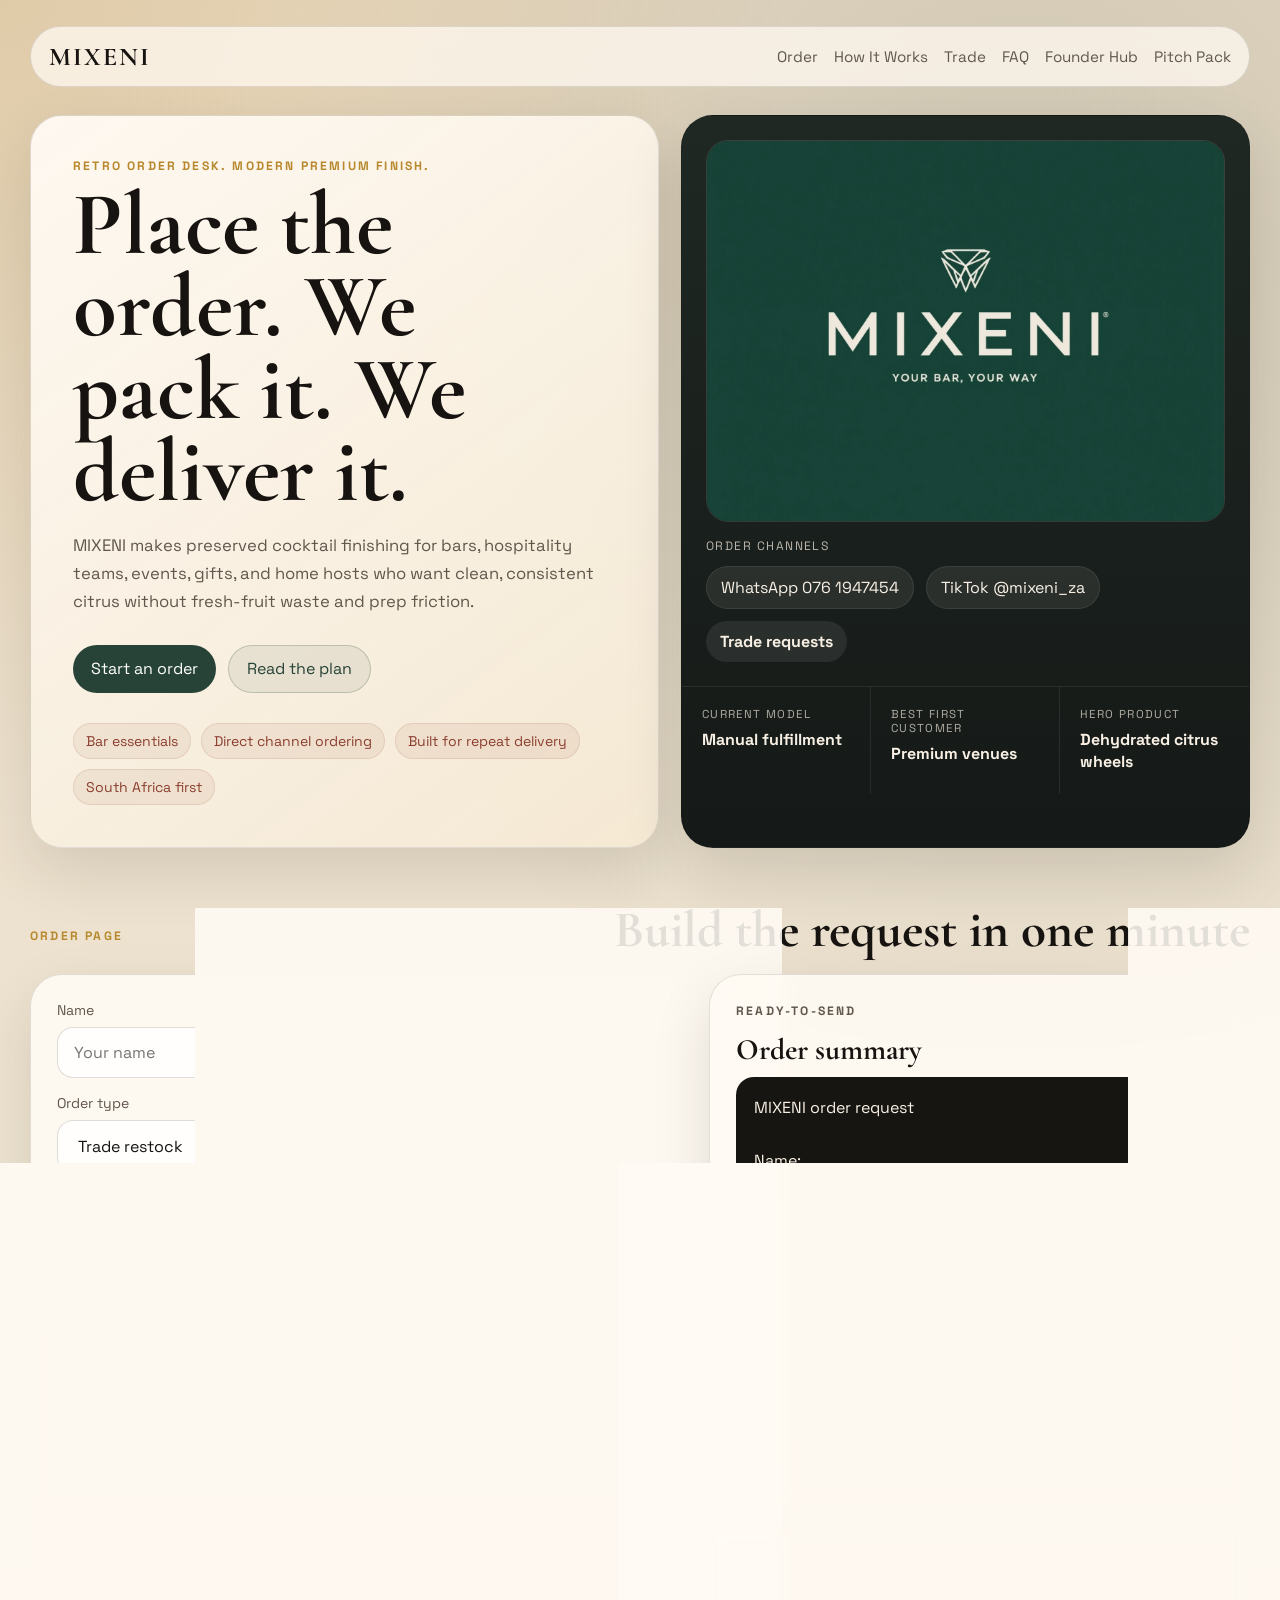
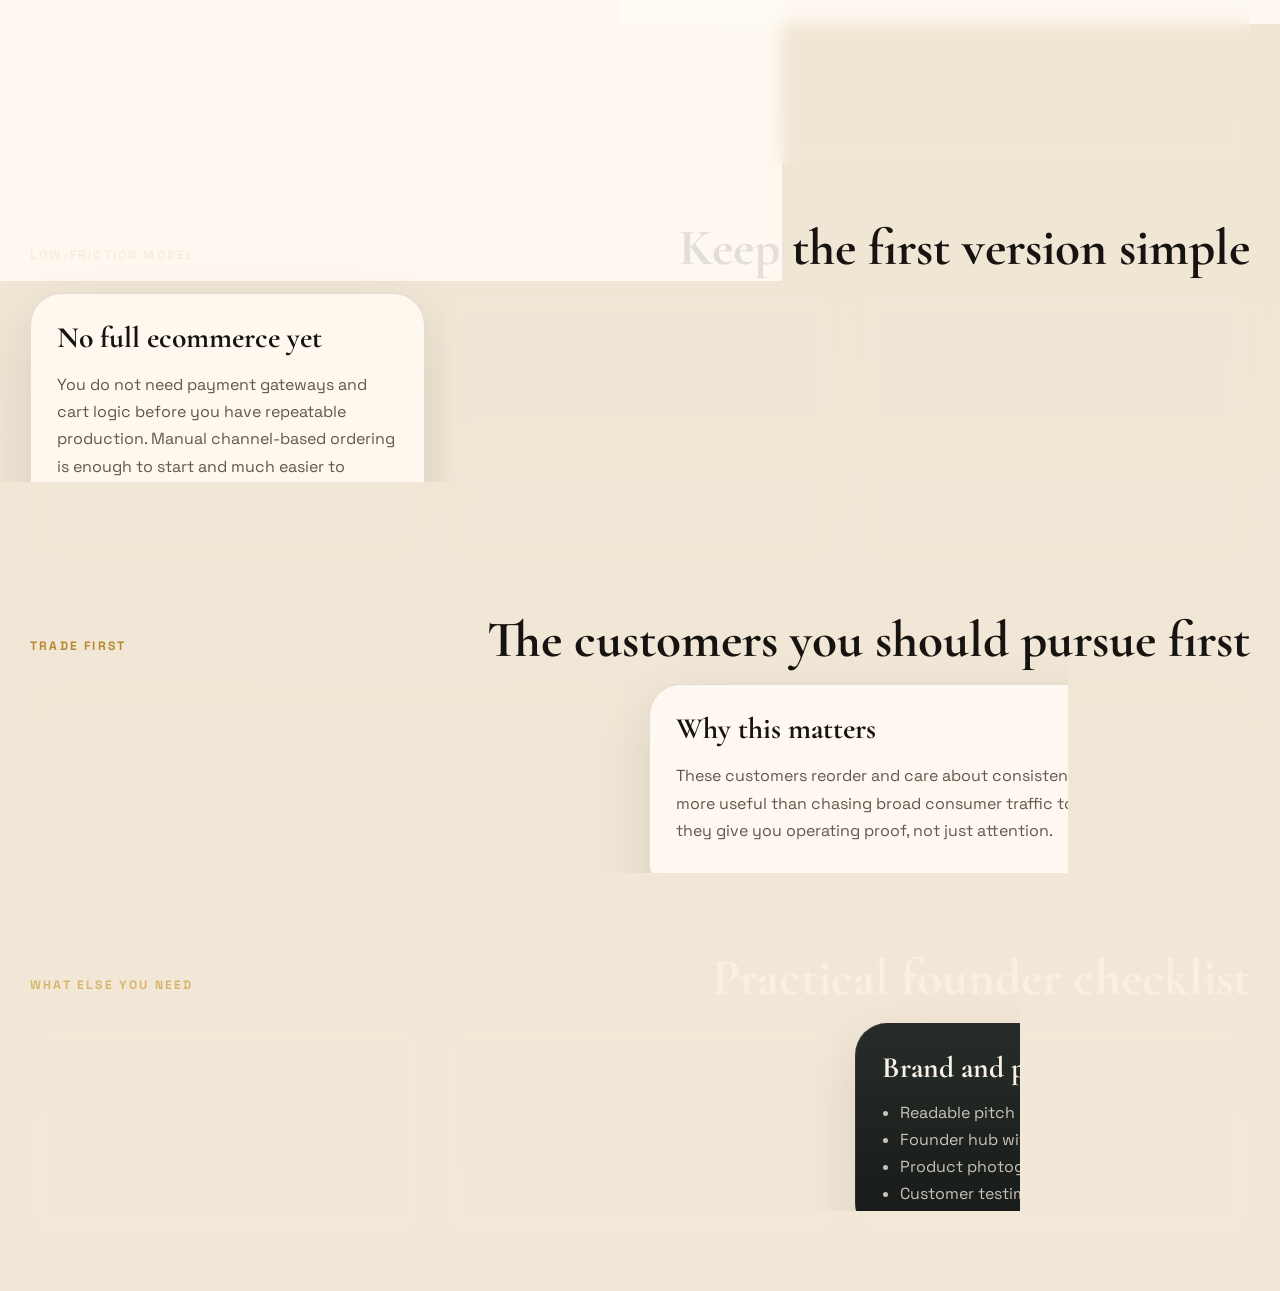
==== index.html @ f30e2ed3 "Create MIXENI site" ====
<!DOCTYPE html>
<html lang="en">
<head>
  <meta charset="UTF-8">
  <meta name="viewport" content="width=device-width, initial-scale=1.0">
  <title>MIXENI | Order Page</title>
  <meta
    name="description"
    content="MIXENI preserved citrus finishing for bars, events, gifting, and modern hosting. Order by channel with a clean, low-friction flow."
  >
  <link rel="preconnect" href="https://fonts.googleapis.com">
  <link rel="preconnect" href="https://fonts.gstatic.com" crossorigin>
  <link
    href="https://fonts.googleapis.com/css2?family=Cormorant+Garamond:wght@500;600;700&family=Space+Grotesk:wght@400;500;700&display=swap"
    rel="stylesheet"
  >
  <link rel="stylesheet" href="styles.css">
</head>
<body class="public-body">
  <div class="grain"></div>
  <div class="site-shell">
    <header class="public-hero" id="top">
      <nav class="topbar">
        <a class="brand" href="index.html">MIXENI</a>
        <button class="nav-toggle" type="button" aria-expanded="false" aria-controls="nav-links">
          Menu
        </button>
        <div class="nav-links" id="nav-links">
          <a href="#shop">Order</a>
          <a href="#how">How It Works</a>
          <a href="#trade">Trade</a>
          <a href="#faq">FAQ</a>
          <a href="founder-hub.html">Founder Hub</a>
          <a href="pitch-pack.html">Pitch Pack</a>
        </div>
      </nav>

      <div class="public-grid">
        <section class="public-copy">
          <p class="eyebrow">Retro order desk. Modern premium finish.</p>
          <h1>Place the order. We pack it. We deliver it.</h1>
          <p class="hero-text">
            MIXENI makes preserved cocktail finishing for bars, hospitality teams, events, gifts,
            and home hosts who want clean, consistent citrus without fresh-fruit waste and prep friction.
          </p>
          <div class="hero-actions">
            <a class="button button-primary" href="#shop">Start an order</a>
            <a class="button button-secondary" href="pitch-pack.html">Read the plan</a>
          </div>
          <div class="ticker">
            <span>Bar essentials</span>
            <span>Direct channel ordering</span>
            <span>Built for repeat delivery</span>
            <span>South Africa first</span>
          </div>
        </section>

        <aside class="public-card">
          <div class="poster">
            <div class="poster-frame">
              <img
                src="Lucid_Realism_Create_a_premium_logo_for_MIXENI_a_luxury_bar_pe_1.jpg"
                alt="MIXENI brand visual"
              >
            </div>
            <div class="poster-copy">
              <p>Order channels</p>
              <a class="channel-pill" href="https://wa.me/27761947454" target="_blank" rel="noreferrer">WhatsApp 076 1947454</a>
              <a class="channel-pill" href="https://www.tiktok.com/@mixeni_za" target="_blank" rel="noreferrer">TikTok @mixeni_za</a>
              <strong>Trade requests</strong>
            </div>
          </div>
          <div class="status-strip">
            <article>
              <span>Current model</span>
              <strong>Manual fulfillment</strong>
            </article>
            <article>
              <span>Best first customer</span>
              <strong>Premium venues</strong>
            </article>
            <article>
              <span>Hero product</span>
              <strong>Dehydrated citrus wheels</strong>
            </article>
          </div>
        </aside>
      </div>
    </header>

    <main>
      <section class="section" id="shop">
        <div class="section-heading">
          <p class="eyebrow">Order page</p>
          <h2>Build the request in one minute</h2>
        </div>
        <div class="order-layout">
          <section class="order-panel">
            <form class="order-form" id="order-form">
              <div class="field-row">
                <label class="field">
                  <span>Name</span>
                  <input type="text" name="customerName" placeholder="Your name">
                </label>
                <label class="field">
                  <span>Business or event</span>
                  <input type="text" name="customerBusiness" placeholder="Venue, company, or home event">
                </label>
              </div>

              <div class="field-row">
                <label class="field">
                  <span>Order type</span>
                  <select name="orderType">
                    <option value="Trade restock">Trade restock</option>
                    <option value="Trial order">Trial order</option>
                    <option value="Home bundle">Home bundle</option>
                    <option value="Corporate gifting">Corporate gifting</option>
                    <option value="Event supply">Event supply</option>
                  </select>
                </label>
                <label class="field">
                  <span>Preferred channel</span>
                  <select name="channel">
                    <option value="WhatsApp">WhatsApp</option>
                    <option value="Email">Email</option>
                    <option value="Direct call">Direct call</option>
                    <option value="Instagram DM">Instagram DM</option>
                  </select>
                </label>
              </div>

              <div class="sku-grid">
                <label class="sku-card">
                  <input type="checkbox" name="items" value="Lemon wheels">
                  <span>Lemon wheels</span>
                </label>
                <label class="sku-card">
                  <input type="checkbox" name="items" value="Lime wheels">
                  <span>Lime wheels</span>
                </label>
                <label class="sku-card">
                  <input type="checkbox" name="items" value="Orange wheels">
                  <span>Orange wheels</span>
                </label>
                <label class="sku-card">
                  <input type="checkbox" name="items" value="Grapefruit wheels">
                  <span>Grapefruit wheels</span>
                </label>
              </div>

              <div class="field-row">
                <label class="field">
                  <span>Pack size</span>
                  <select name="packSize">
                    <option value="Trial sample pack">Trial sample pack</option>
                    <option value="250g pouch">250g pouch</option>
                    <option value="500g pouch">500g pouch</option>
                    <option value="1kg trade pouch">1kg trade pouch</option>
                    <option value="Gift set">Gift set</option>
                  </select>
                </label>
                <label class="field">
                  <span>Needed by</span>
                  <input type="text" name="neededBy" placeholder="Example: 22 March 2026">
                </label>
              </div>

              <label class="field">
                <span>Delivery area</span>
                <input type="text" name="deliveryArea" placeholder="Johannesburg, Cape Town, Sandton, etc.">
              </label>

              <label class="field">
                <span>Order notes</span>
                <textarea name="notes" rows="5" placeholder="Any serving notes, volumes, gift message, or venue requirements"></textarea>
              </label>

              <div class="hero-actions">
                <button class="button button-primary" type="submit">Generate order message</button>
                <button class="button button-secondary" id="copy-order" type="button">Copy summary</button>
              </div>
            </form>
          </section>

          <aside class="summary-panel">
            <div class="summary-card">
              <p class="eyebrow">Ready-to-send</p>
              <h3>Order summary</h3>
              <pre id="order-summary">MIXENI order request

Name: 
Business or event: 
Order type: Trade restock
Channel: WhatsApp
Items: None selected yet
Pack size: Trial sample pack
Needed by: 
Delivery area: 
Notes: 
</pre>
              <p class="micro-copy">
                Orders can be confirmed on WhatsApp at 076 1947454 and public brand discovery can run through TikTok at @mixeni_za.
              </p>
            </div>
            <div class="channel-card">
              <h3>Channel flow</h3>
              <ol>
                <li>Customer builds the request here.</li>
                <li>You confirm price, timing, and delivery manually on WhatsApp.</li>
                <li>Customer pays by your preferred method.</li>
                <li>You pack, dispatch, and confirm delivery.</li>
              </ol>
            </div>
          </aside>
        </div>
      </section>

      <section class="section contrast" id="how">
        <div class="section-heading">
          <p class="eyebrow">Low-friction model</p>
          <h2>Keep the first version simple</h2>
        </div>
        <div class="cards three-up">
          <article class="card">
            <h3>No full ecommerce yet</h3>
            <p>
              You do not need payment gateways and cart logic before you have repeatable production.
              Manual channel-based ordering is enough to start and much easier to control.
            </p>
          </article>
          <article class="card">
            <h3>Use direct channels</h3>
            <p>
              WhatsApp and email are enough for early velocity. They also help you learn order patterns,
              delivery expectations, and product questions quickly.
            </p>
          </article>
          <article class="card">
            <h3>Deliver like a premium service</h3>
            <p>
              The brand has to feel composed: clear lead times, neat packaging, and a reliable response rhythm.
              That matters more than a complex storefront right now.
            </p>
          </article>
        </div>
      </section>

      <section class="section" id="trade">
        <div class="section-heading">
          <p class="eyebrow">Trade first</p>
          <h2>The customers you should pursue first</h2>
        </div>
        <div class="cards two-up">
          <article class="card emphasis">
            <h3>Best early-fit customers</h3>
            <ul>
              <li>Premium bars and cocktail lounges</li>
              <li>Hotel bars and restaurants</li>
              <li>Event bartenders and curated private functions</li>
              <li>Corporate gifting buyers during seasonal peaks</li>
            </ul>
          </article>
          <article class="card">
            <h3>Why this matters</h3>
            <p>
              These customers reorder and care about consistency. They are much more useful than chasing
              broad consumer traffic too early because they give you operating proof, not just attention.
            </p>
          </article>
        </div>
      </section>

      <section class="section charcoal" id="faq">
        <div class="section-heading">
          <p class="eyebrow">What else you need</p>
          <h2>Practical founder checklist</h2>
        </div>
        <div class="roadmap-grid">
          <article class="roadmap-card">
            <h3>Operations</h3>
            <ul>
              <li>Dedicated dehydrator</li>
              <li>Consistent slicing method</li>
              <li>Packaging and heat sealing setup</li>
              <li>Batch labeling and storage routine</li>
            </ul>
          </article>
          <article class="roadmap-card">
            <h3>Commercial</h3>
            <ul>
              <li>Trade sample kit</li>
              <li>Clear pack sizes and price sheet</li>
              <li>Delivery policy by area</li>
              <li>One-page wholesale reorder process</li>
            </ul>
          </article>
          <article class="roadmap-card">
            <h3>Brand and proof</h3>
            <ul>
              <li>Readable pitch pack online</li>
              <li>Founder hub with the full plan</li>
              <li>Product photography from real batches</li>
              <li>Customer testimonials once pilots begin</li>
            </ul>
          </article>
        </div>
      </section>
    </main>
  </div>

  <script src="script.js"></script>
</body>
</html>
---- styles.css ----
:root {
  --bg: #efe5d3;
  --paper: rgba(255, 251, 244, 0.88);
  --paper-strong: #fff8ee;
  --ink: #161310;
  --muted: #61574c;
  --line: rgba(22, 19, 16, 0.12);
  --green: #274337;
  --green-soft: #6d8f7f;
  --gold: #b7882d;
  --red: #8b3e2f;
  --cream: #f7efe2;
  --shadow: 0 24px 60px rgba(31, 24, 18, 0.12);
  --radius: 28px;
}

* {
  box-sizing: border-box;
}

html {
  scroll-behavior: smooth;
}

body {
  margin: 0;
  color: var(--ink);
  font-family: "Space Grotesk", "Segoe UI", sans-serif;
  background:
    radial-gradient(circle at top left, rgba(183, 136, 45, 0.2), transparent 25%),
    radial-gradient(circle at 80% 10%, rgba(39, 67, 55, 0.16), transparent 28%),
    linear-gradient(180deg, #eadcc7 0%, var(--bg) 48%, #f3e8d8 100%);
}

img {
  display: block;
  max-width: 100%;
}

a {
  color: inherit;
  text-decoration: none;
}

button,
input,
select,
textarea {
  font: inherit;
}

.grain {
  position: fixed;
  inset: 0;
  pointer-events: none;
  opacity: 0.18;
  background-image:
    linear-gradient(rgba(255, 255, 255, 0.06) 1px, transparent 1px),
    linear-gradient(90deg, rgba(22, 19, 16, 0.04) 1px, transparent 1px);
  background-size: 8px 8px, 8px 8px;
  mask-image: radial-gradient(circle at center, black 64%, transparent 100%);
}

.site-shell {
  position: relative;
  width: min(1220px, calc(100% - 32px));
  margin: 0 auto;
  padding-bottom: 56px;
}

.topbar {
  display: flex;
  align-items: center;
  justify-content: space-between;
  gap: 18px;
  padding: 14px 18px;
  margin: 16px 0 28px;
  border: 1px solid var(--line);
  border-radius: 999px;
  background: rgba(255, 249, 240, 0.75);
  backdrop-filter: blur(10px);
}

.brand,
h1,
h2,
h3 {
  font-family: "Cormorant Garamond", Georgia, serif;
}

.brand {
  font-size: 1.6rem;
  font-weight: 700;
  letter-spacing: 0.08em;
}

.nav-links {
  display: flex;
  align-items: center;
  gap: 16px;
  color: var(--muted);
  font-size: 0.95rem;
}

.nav-links a:hover,
.nav-links a:focus-visible {
  color: var(--ink);
}

.nav-toggle {
  display: none;
  border: 0;
  border-radius: 999px;
  padding: 10px 14px;
  background: var(--green);
  color: #fff;
}

.public-hero,
.hub-hero {
  padding-top: 10px;
}

.public-grid {
  display: grid;
  grid-template-columns: 1.05fr 0.95fr;
  gap: 22px;
  align-items: stretch;
}

.public-copy,
.public-card,
.hub-copy,
.card,
.roadmap-card,
.metric-card,
.summary-card,
.channel-card,
.order-panel {
  border: 1px solid var(--line);
  border-radius: calc(var(--radius) + 4px);
  box-shadow: var(--shadow);
}

.public-copy,
.hub-copy {
  padding: 42px;
  background: linear-gradient(145deg, rgba(255, 250, 243, 0.96), rgba(245, 233, 212, 0.92));
}

.eyebrow {
  margin: 0 0 10px;
  color: var(--gold);
  font-size: 0.76rem;
  text-transform: uppercase;
  letter-spacing: 0.18em;
  font-weight: 700;
}

h1 {
  margin: 0;
  max-width: 10ch;
  font-size: clamp(3.2rem, 7vw, 6rem);
  line-height: 0.92;
}

.hub-copy h1 {
  max-width: 12ch;
}

.hero-text {
  max-width: 60ch;
  margin: 18px 0 0;
  color: var(--muted);
  line-height: 1.7;
  font-size: 1.04rem;
}

.hero-actions {
  display: flex;
  flex-wrap: wrap;
  gap: 12px;
  margin-top: 28px;
}

.button {
  display: inline-flex;
  align-items: center;
  justify-content: center;
  min-height: 48px;
  padding: 0 18px;
  border: 0;
  border-radius: 999px;
  cursor: pointer;
  transition: transform 180ms ease, opacity 180ms ease;
}

.button:hover,
.button:focus-visible {
  transform: translateY(-1px);
}

.button-primary {
  background: var(--green);
  color: #fff;
}

.button-secondary {
  background: rgba(39, 67, 55, 0.08);
  color: var(--green);
  border: 1px solid rgba(39, 67, 55, 0.22);
}

.ticker {
  display: flex;
  flex-wrap: wrap;
  gap: 10px;
  margin-top: 30px;
}

.ticker span {
  padding: 8px 12px;
  border-radius: 999px;
  background: rgba(139, 62, 47, 0.08);
  border: 1px solid rgba(139, 62, 47, 0.12);
  color: var(--red);
  font-size: 0.88rem;
}

.public-card {
  overflow: hidden;
  background: linear-gradient(180deg, #1f2823 0%, #151917 100%);
  color: #f8f0e4;
}

.poster {
  padding: 24px;
}

.poster-frame {
  overflow: hidden;
  border-radius: 22px;
  border: 1px solid rgba(255, 255, 255, 0.12);
}

.poster-frame img {
  width: 100%;
  height: 380px;
  object-fit: cover;
  filter: saturate(0.9) contrast(1.02);
}

.poster-copy {
  display: flex;
  flex-wrap: wrap;
  gap: 12px;
  align-items: center;
  margin-top: 16px;
}

.poster-copy p {
  width: 100%;
  margin: 0;
  color: rgba(248, 240, 228, 0.72);
  text-transform: uppercase;
  letter-spacing: 0.12em;
  font-size: 0.76rem;
}

.poster-copy strong {
  padding: 10px 14px;
  border-radius: 999px;
  background: rgba(255, 255, 255, 0.08);
}

.channel-pill {
  padding: 10px 14px;
  border-radius: 999px;
  background: rgba(255, 255, 255, 0.08);
  border: 1px solid rgba(255, 255, 255, 0.08);
}

.channel-pill:hover,
.channel-pill:focus-visible {
  background: rgba(255, 255, 255, 0.14);
}

.status-strip {
  display: grid;
  grid-template-columns: repeat(3, 1fr);
  border-top: 1px solid rgba(255, 255, 255, 0.08);
}

.status-strip article {
  padding: 20px;
  border-right: 1px solid rgba(255, 255, 255, 0.08);
}

.status-strip article:last-child {
  border-right: 0;
}

.status-strip span {
  display: block;
  margin-bottom: 8px;
  color: rgba(248, 240, 228, 0.68);
  text-transform: uppercase;
  letter-spacing: 0.12em;
  font-size: 0.72rem;
}

.status-strip strong {
  line-height: 1.4;
}

.section {
  padding-top: 58px;
}

.section-heading {
  display: flex;
  align-items: end;
  justify-content: space-between;
  gap: 16px;
  margin-bottom: 20px;
}

h2 {
  margin: 0;
  font-size: clamp(2.1rem, 4vw, 3.6rem);
  line-height: 0.95;
}

.cards,
.metrics-grid,
.roadmap-grid,
.slide-stack {
  display: grid;
  gap: 18px;
}

.three-up {
  grid-template-columns: repeat(3, minmax(0, 1fr));
}

.two-up {
  grid-template-columns: repeat(2, minmax(0, 1fr));
}

.card,
.roadmap-card,
.metric-card,
.summary-card,
.channel-card,
.order-panel,
.slide-card {
  padding: 26px;
  background: var(--paper);
  backdrop-filter: blur(8px);
}

.card h3,
.roadmap-card h3,
.summary-card h3,
.channel-card h3,
.slide-card h3 {
  margin: 0 0 10px;
  font-size: 1.85rem;
}

.card p,
.card li,
.roadmap-card li,
.roadmap-card p,
.summary-card p,
.channel-card li,
.slide-card p,
.micro-copy {
  color: var(--muted);
  line-height: 1.7;
}

.card ul,
.roadmap-card ul,
.channel-card ol {
  margin: 14px 0 0;
  padding-left: 18px;
}

.emphasis {
  background: linear-gradient(150deg, rgba(39, 67, 55, 0.96), rgba(28, 45, 38, 0.98));
  color: #fbf2e6;
}

.emphasis p,
.emphasis li {
  color: rgba(251, 242, 230, 0.82);
}

.contrast .card,
.contrast .summary-card,
.contrast .channel-card {
  background: var(--paper-strong);
}

.order-layout {
  display: grid;
  grid-template-columns: 1.1fr 0.9fr;
  gap: 18px;
}

.order-form {
  display: grid;
  gap: 16px;
}

.field-row {
  display: grid;
  grid-template-columns: repeat(2, minmax(0, 1fr));
  gap: 14px;
}

.field {
  display: grid;
  gap: 8px;
}

.field span {
  font-size: 0.88rem;
  color: var(--muted);
}

.field input,
.field select,
.field textarea {
  width: 100%;
  padding: 14px 16px;
  border: 1px solid rgba(22, 19, 16, 0.14);
  border-radius: 16px;
  background: rgba(255, 255, 255, 0.78);
  color: var(--ink);
}

.field textarea {
  resize: vertical;
}

.sku-grid {
  display: grid;
  grid-template-columns: repeat(4, minmax(0, 1fr));
  gap: 12px;
}

.sku-card {
  display: flex;
  gap: 10px;
  align-items: center;
  padding: 14px;
  border: 1px solid rgba(22, 19, 16, 0.12);
  border-radius: 16px;
  background: rgba(255, 255, 255, 0.76);
}

.summary-panel {
  display: grid;
  gap: 18px;
}

pre {
  margin: 0;
  padding: 18px;
  border-radius: 18px;
  background: #171512;
  color: #f8f0e4;
  white-space: pre-wrap;
  word-break: break-word;
  font-family: "Space Grotesk", monospace;
  line-height: 1.65;
}

.charcoal {
  color: #f8f0e4;
}

.charcoal .eyebrow {
  color: #d8b46a;
}

.charcoal .roadmap-card {
  background: linear-gradient(180deg, rgba(29, 36, 33, 0.96), rgba(18, 21, 20, 0.98));
  border-color: rgba(255, 255, 255, 0.08);
}

.charcoal .roadmap-card li,
.charcoal .roadmap-card p {
  color: rgba(248, 240, 228, 0.78);
}

.roadmap-grid {
  grid-template-columns: repeat(3, minmax(0, 1fr));
}

.metrics-grid {
  grid-template-columns: repeat(4, minmax(0, 1fr));
}

.metric-card {
  min-height: 180px;
  display: flex;
  flex-direction: column;
  justify-content: space-between;
}

.metric-card span,
.slide-card span {
  color: var(--gold);
  text-transform: uppercase;
  letter-spacing: 0.14em;
  font-size: 0.74rem;
  font-weight: 700;
}

.metric-card strong {
  font-size: 1.34rem;
  line-height: 1.3;
}

.equipment-table {
  margin-top: 18px;
  overflow: hidden;
  border: 1px solid var(--line);
  border-radius: var(--radius);
  background: var(--paper-strong);
  box-shadow: var(--shadow);
}

.table-row {
  display: grid;
  grid-template-columns: 1fr 1.1fr 1.4fr;
}

.table-row span {
  padding: 16px 18px;
  border-bottom: 1px solid var(--line);
  color: var(--muted);
  line-height: 1.6;
}

.table-head span {
  background: rgba(39, 67, 55, 0.08);
  color: var(--ink);
  font-weight: 700;
}

.table-row:last-child span {
  border-bottom: 0;
}

.slide-stack {
  grid-template-columns: repeat(2, minmax(0, 1fr));
}

.slide-card {
  border: 1px solid var(--line);
  border-radius: var(--radius);
  box-shadow: var(--shadow);
}

.micro-copy {
  margin-top: 16px;
  font-size: 0.9rem;
}

@media (max-width: 1024px) {
  .public-grid,
  .order-layout,
  .three-up,
  .two-up,
  .roadmap-grid,
  .metrics-grid,
  .slide-stack,
  .field-row,
  .sku-grid {
    grid-template-columns: 1fr;
  }

  .section-heading {
    flex-direction: column;
    align-items: start;
  }

  h1 {
    max-width: none;
  }

  .status-strip {
    grid-template-columns: 1fr;
  }

  .status-strip article {
    border-right: 0;
    border-bottom: 1px solid rgba(255, 255, 255, 0.08);
  }

  .status-strip article:last-child {
    border-bottom: 0;
  }
}

@media (max-width: 760px) {
  .site-shell {
    width: min(100% - 20px, 1220px);
  }

  .topbar {
    flex-wrap: wrap;
    align-items: start;
    border-radius: 30px;
  }

  .nav-toggle {
    display: inline-flex;
  }

  .nav-links {
    display: none;
    width: 100%;
    flex-direction: column;
    align-items: flex-start;
    padding-top: 8px;
  }

  .nav-links.is-open {
    display: flex;
  }

  .public-copy,
  .public-card,
  .hub-copy,
  .card,
  .roadmap-card,
  .metric-card,
  .summary-card,
  .channel-card,
  .order-panel,
  .slide-card {
    padding: 22px;
  }

  .poster-frame img {
    height: 300px;
  }

  .table-row {
    grid-template-columns: 1fr;
  }
}
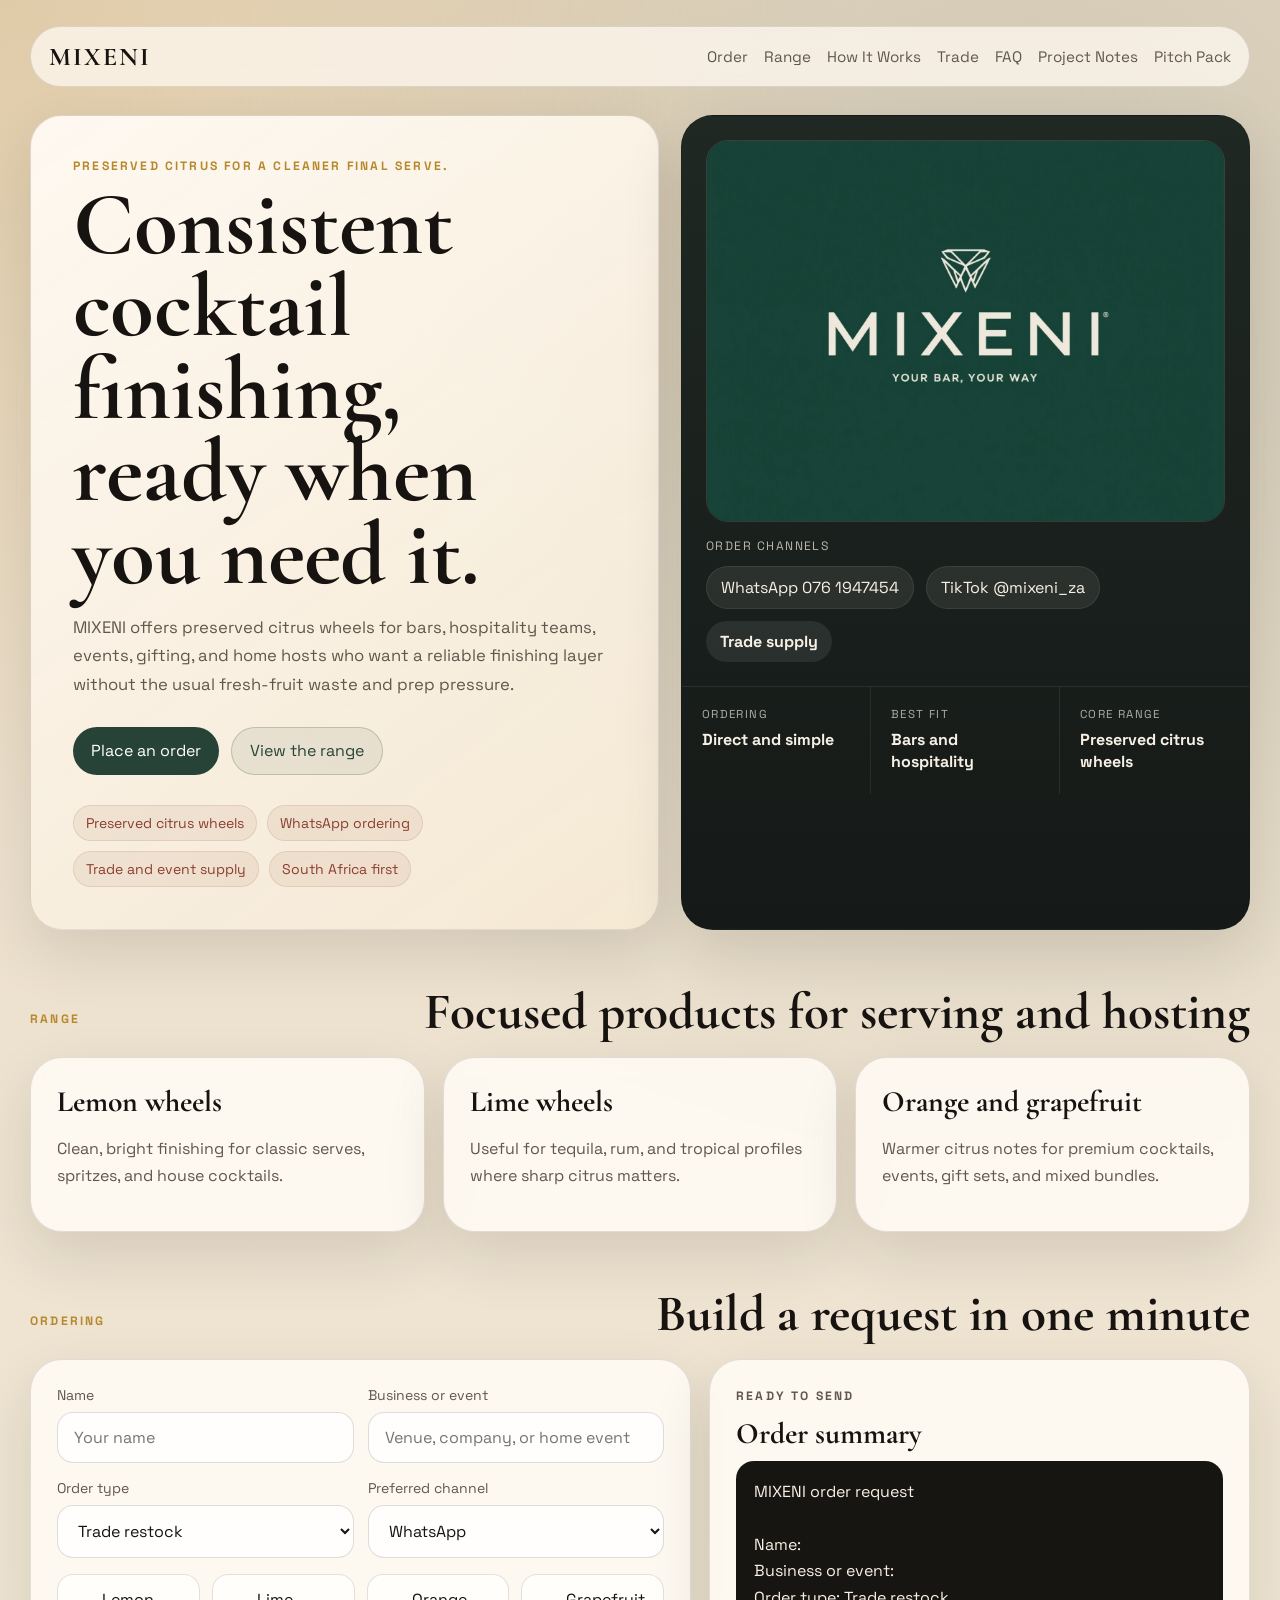
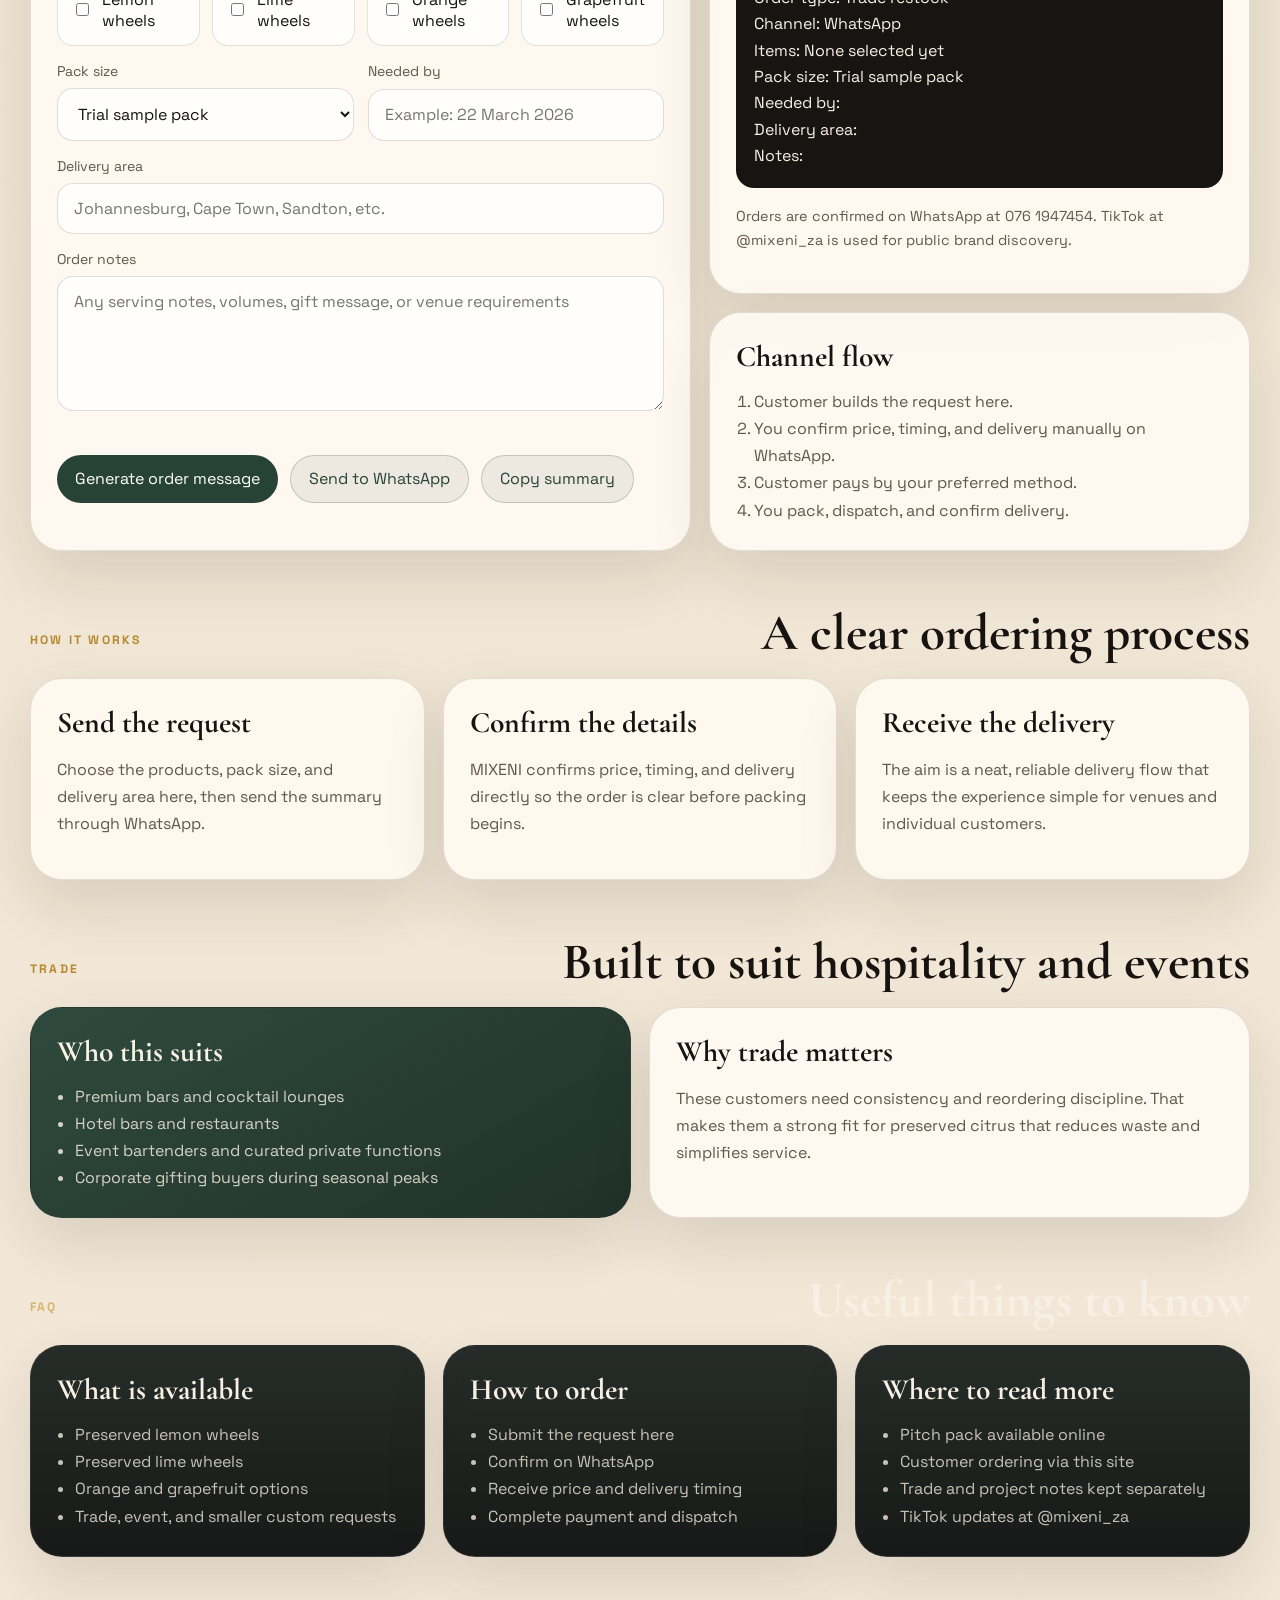
==== commit 6d92dbad: "Refine customer site and online pitch deck" ====
--- a/index.html
+++ b/index.html
@@ -3,10 +3,10 @@
 <head>
   <meta charset="UTF-8">
   <meta name="viewport" content="width=device-width, initial-scale=1.0">
-  <title>MIXENI | Order Page</title>
+  <title>MIXENI | Preserved Citrus for Cocktails</title>
   <meta
     name="description"
-    content="MIXENI preserved citrus finishing for bars, events, gifting, and modern hosting. Order by channel with a clean, low-friction flow."
+    content="MIXENI preserved citrus finishing for cocktails, bars, events, gifting, and home hosting. Customer-facing ordering and brand overview."
   >
   <link rel="preconnect" href="https://fonts.googleapis.com">
   <link rel="preconnect" href="https://fonts.gstatic.com" crossorigin>
@@ -27,30 +27,31 @@
         </button>
         <div class="nav-links" id="nav-links">
           <a href="#shop">Order</a>
+          <a href="#range">Range</a>
           <a href="#how">How It Works</a>
           <a href="#trade">Trade</a>
           <a href="#faq">FAQ</a>
-          <a href="founder-hub.html">Founder Hub</a>
+          <a href="founder-hub.html">Project Notes</a>
           <a href="pitch-pack.html">Pitch Pack</a>
         </div>
       </nav>
 
       <div class="public-grid">
         <section class="public-copy">
-          <p class="eyebrow">Retro order desk. Modern premium finish.</p>
-          <h1>Place the order. We pack it. We deliver it.</h1>
+          <p class="eyebrow">Preserved citrus for a cleaner final serve.</p>
+          <h1>Consistent cocktail finishing, ready when you need it.</h1>
           <p class="hero-text">
-            MIXENI makes preserved cocktail finishing for bars, hospitality teams, events, gifts,
-            and home hosts who want clean, consistent citrus without fresh-fruit waste and prep friction.
+            MIXENI offers preserved citrus wheels for bars, hospitality teams, events, gifting,
+            and home hosts who want a reliable finishing layer without the usual fresh-fruit waste and prep pressure.
           </p>
           <div class="hero-actions">
-            <a class="button button-primary" href="#shop">Start an order</a>
-            <a class="button button-secondary" href="pitch-pack.html">Read the plan</a>
+            <a class="button button-primary" href="#shop">Place an order</a>
+            <a class="button button-secondary" href="#range">View the range</a>
           </div>
           <div class="ticker">
-            <span>Bar essentials</span>
-            <span>Direct channel ordering</span>
-            <span>Built for repeat delivery</span>
+            <span>Preserved citrus wheels</span>
+            <span>WhatsApp ordering</span>
+            <span>Trade and event supply</span>
             <span>South Africa first</span>
           </div>
         </section>
@@ -67,32 +68,53 @@
               <p>Order channels</p>
               <a class="channel-pill" href="https://wa.me/27761947454" target="_blank" rel="noreferrer">WhatsApp 076 1947454</a>
               <a class="channel-pill" href="https://www.tiktok.com/@mixeni_za" target="_blank" rel="noreferrer">TikTok @mixeni_za</a>
-              <strong>Trade requests</strong>
+              <strong>Trade supply</strong>
             </div>
           </div>
           <div class="status-strip">
             <article>
-              <span>Current model</span>
-              <strong>Manual fulfillment</strong>
+              <span>Ordering</span>
+              <strong>Direct and simple</strong>
             </article>
             <article>
-              <span>Best first customer</span>
-              <strong>Premium venues</strong>
+              <span>Best fit</span>
+              <strong>Bars and hospitality</strong>
             </article>
             <article>
-              <span>Hero product</span>
-              <strong>Dehydrated citrus wheels</strong>
-            </article>
-          </div>
-        </aside>
+              <span>Core range</span>
+              <strong>Preserved citrus wheels</strong>
+          </article>
+        </div>
+      </aside>
       </div>
     </header>
 
     <main>
+      <section class="section" id="range">
+        <div class="section-heading">
+          <p class="eyebrow">Range</p>
+          <h2>Focused products for serving and hosting</h2>
+        </div>
+        <div class="cards three-up">
+          <article class="card">
+            <h3>Lemon wheels</h3>
+            <p>Clean, bright finishing for classic serves, spritzes, and house cocktails.</p>
+          </article>
+          <article class="card">
+            <h3>Lime wheels</h3>
+            <p>Useful for tequila, rum, and tropical profiles where sharp citrus matters.</p>
+          </article>
+          <article class="card">
+            <h3>Orange and grapefruit</h3>
+            <p>Warmer citrus notes for premium cocktails, events, gift sets, and mixed bundles.</p>
+          </article>
+        </div>
+      </section>
+
       <section class="section" id="shop">
         <div class="section-heading">
-          <p class="eyebrow">Order page</p>
-          <h2>Build the request in one minute</h2>
+          <p class="eyebrow">Ordering</p>
+          <h2>Build a request in one minute</h2>
         </div>
         <div class="order-layout">
           <section class="order-panel">
@@ -178,6 +200,7 @@
 
               <div class="hero-actions">
                 <button class="button button-primary" type="submit">Generate order message</button>
+                <button class="button button-secondary" id="send-whatsapp" type="button">Send to WhatsApp</button>
                 <button class="button button-secondary" id="copy-order" type="button">Copy summary</button>
               </div>
             </form>
@@ -185,7 +208,7 @@
 
           <aside class="summary-panel">
             <div class="summary-card">
-              <p class="eyebrow">Ready-to-send</p>
+              <p class="eyebrow">Ready to send</p>
               <h3>Order summary</h3>
               <pre id="order-summary">MIXENI order request
 
@@ -200,7 +223,7 @@
 Notes: 
 </pre>
               <p class="micro-copy">
-                Orders can be confirmed on WhatsApp at 076 1947454 and public brand discovery can run through TikTok at @mixeni_za.
+                Orders are confirmed on WhatsApp at 076 1947454. TikTok at @mixeni_za is used for public brand discovery.
               </p>
             </div>
             <div class="channel-card">
@@ -218,29 +241,26 @@
 
       <section class="section contrast" id="how">
         <div class="section-heading">
-          <p class="eyebrow">Low-friction model</p>
-          <h2>Keep the first version simple</h2>
+          <p class="eyebrow">How it works</p>
+          <h2>A clear ordering process</h2>
         </div>
         <div class="cards three-up">
           <article class="card">
-            <h3>No full ecommerce yet</h3>
+            <h3>Send the request</h3>
             <p>
-              You do not need payment gateways and cart logic before you have repeatable production.
-              Manual channel-based ordering is enough to start and much easier to control.
+              Choose the products, pack size, and delivery area here, then send the summary through WhatsApp.
             </p>
           </article>
           <article class="card">
-            <h3>Use direct channels</h3>
+            <h3>Confirm the details</h3>
             <p>
-              WhatsApp and email are enough for early velocity. They also help you learn order patterns,
-              delivery expectations, and product questions quickly.
+              MIXENI confirms price, timing, and delivery directly so the order is clear before packing begins.
             </p>
           </article>
           <article class="card">
-            <h3>Deliver like a premium service</h3>
+            <h3>Receive the delivery</h3>
             <p>
-              The brand has to feel composed: clear lead times, neat packaging, and a reliable response rhythm.
-              That matters more than a complex storefront right now.
+              The aim is a neat, reliable delivery flow that keeps the experience simple for venues and individual customers.
             </p>
           </article>
         </div>
@@ -248,12 +268,12 @@
 
       <section class="section" id="trade">
         <div class="section-heading">
-          <p class="eyebrow">Trade first</p>
-          <h2>The customers you should pursue first</h2>
+          <p class="eyebrow">Trade</p>
+          <h2>Built to suit hospitality and events</h2>
         </div>
         <div class="cards two-up">
           <article class="card emphasis">
-            <h3>Best early-fit customers</h3>
+            <h3>Who this suits</h3>
             <ul>
               <li>Premium bars and cocktail lounges</li>
               <li>Hotel bars and restaurants</li>
@@ -262,10 +282,10 @@
             </ul>
           </article>
           <article class="card">
-            <h3>Why this matters</h3>
+            <h3>Why trade matters</h3>
             <p>
-              These customers reorder and care about consistency. They are much more useful than chasing
-              broad consumer traffic too early because they give you operating proof, not just attention.
+              These customers need consistency and reordering discipline. That makes them a strong fit for preserved citrus
+              that reduces waste and simplifies service.
             </p>
           </article>
         </div>
@@ -273,35 +293,35 @@
 
       <section class="section charcoal" id="faq">
         <div class="section-heading">
-          <p class="eyebrow">What else you need</p>
-          <h2>Practical founder checklist</h2>
+          <p class="eyebrow">FAQ</p>
+          <h2>Useful things to know</h2>
         </div>
         <div class="roadmap-grid">
           <article class="roadmap-card">
-            <h3>Operations</h3>
+            <h3>What is available</h3>
             <ul>
-              <li>Dedicated dehydrator</li>
-              <li>Consistent slicing method</li>
-              <li>Packaging and heat sealing setup</li>
-              <li>Batch labeling and storage routine</li>
+              <li>Preserved lemon wheels</li>
+              <li>Preserved lime wheels</li>
+              <li>Orange and grapefruit options</li>
+              <li>Trade, event, and smaller custom requests</li>
             </ul>
           </article>
           <article class="roadmap-card">
-            <h3>Commercial</h3>
+            <h3>How to order</h3>
             <ul>
-              <li>Trade sample kit</li>
-              <li>Clear pack sizes and price sheet</li>
-              <li>Delivery policy by area</li>
-              <li>One-page wholesale reorder process</li>
+              <li>Submit the request here</li>
+              <li>Confirm on WhatsApp</li>
+              <li>Receive price and delivery timing</li>
+              <li>Complete payment and dispatch</li>
             </ul>
           </article>
           <article class="roadmap-card">
-            <h3>Brand and proof</h3>
+            <h3>Where to read more</h3>
             <ul>
-              <li>Readable pitch pack online</li>
-              <li>Founder hub with the full plan</li>
-              <li>Product photography from real batches</li>
-              <li>Customer testimonials once pilots begin</li>
+              <li>Pitch pack available online</li>
+              <li>Customer ordering via this site</li>
+              <li>Trade and project notes kept separately</li>
+              <li>TikTok updates at @mixeni_za</li>
             </ul>
           </article>
         </div>
--- a/styles.css
+++ b/styles.css
@@ -334,7 +334,8 @@
 .cards,
 .metrics-grid,
 .roadmap-grid,
-.slide-stack {
+.slide-stack,
+.deck-grid {
   display: grid;
   gap: 18px;
 }
@@ -566,6 +567,71 @@
   box-shadow: var(--shadow);
 }
 
+.deck-hero {
+  position: relative;
+  overflow: hidden;
+}
+
+.deck-hero::after {
+  content: "";
+  position: absolute;
+  right: -60px;
+  top: -40px;
+  width: 220px;
+  height: 220px;
+  border-radius: 50%;
+  background: radial-gradient(circle, rgba(183, 136, 45, 0.22), transparent 65%);
+}
+
+.deck-grid {
+  grid-template-columns: repeat(2, minmax(0, 1fr));
+}
+
+.deck-slide {
+  padding: 28px;
+  border: 1px solid var(--line);
+  border-radius: calc(var(--radius) + 2px);
+  background: linear-gradient(145deg, rgba(255, 251, 244, 0.94), rgba(243, 232, 214, 0.84));
+  box-shadow: var(--shadow);
+}
+
+.deck-slide span {
+  display: inline-block;
+  margin-bottom: 14px;
+  color: var(--gold);
+  text-transform: uppercase;
+  letter-spacing: 0.16em;
+  font-size: 0.74rem;
+  font-weight: 700;
+}
+
+.deck-slide h3 {
+  margin: 0 0 10px;
+  font-size: 2rem;
+}
+
+.deck-slide p {
+  margin: 0;
+  color: var(--muted);
+  line-height: 1.72;
+}
+
+.slide-kicker {
+  margin-bottom: 12px !important;
+  color: var(--green) !important;
+  font-weight: 700;
+}
+
+.feature-slide {
+  background: linear-gradient(155deg, rgba(39, 67, 55, 0.96), rgba(24, 37, 31, 0.98));
+  color: #fbf2e6;
+}
+
+.feature-slide p,
+.feature-slide .slide-kicker {
+  color: rgba(251, 242, 230, 0.84) !important;
+}
+
 .micro-copy {
   margin-top: 16px;
   font-size: 0.9rem;
@@ -579,6 +645,7 @@
   .roadmap-grid,
   .metrics-grid,
   .slide-stack,
+  .deck-grid,
   .field-row,
   .sku-grid {
     grid-template-columns: 1fr;
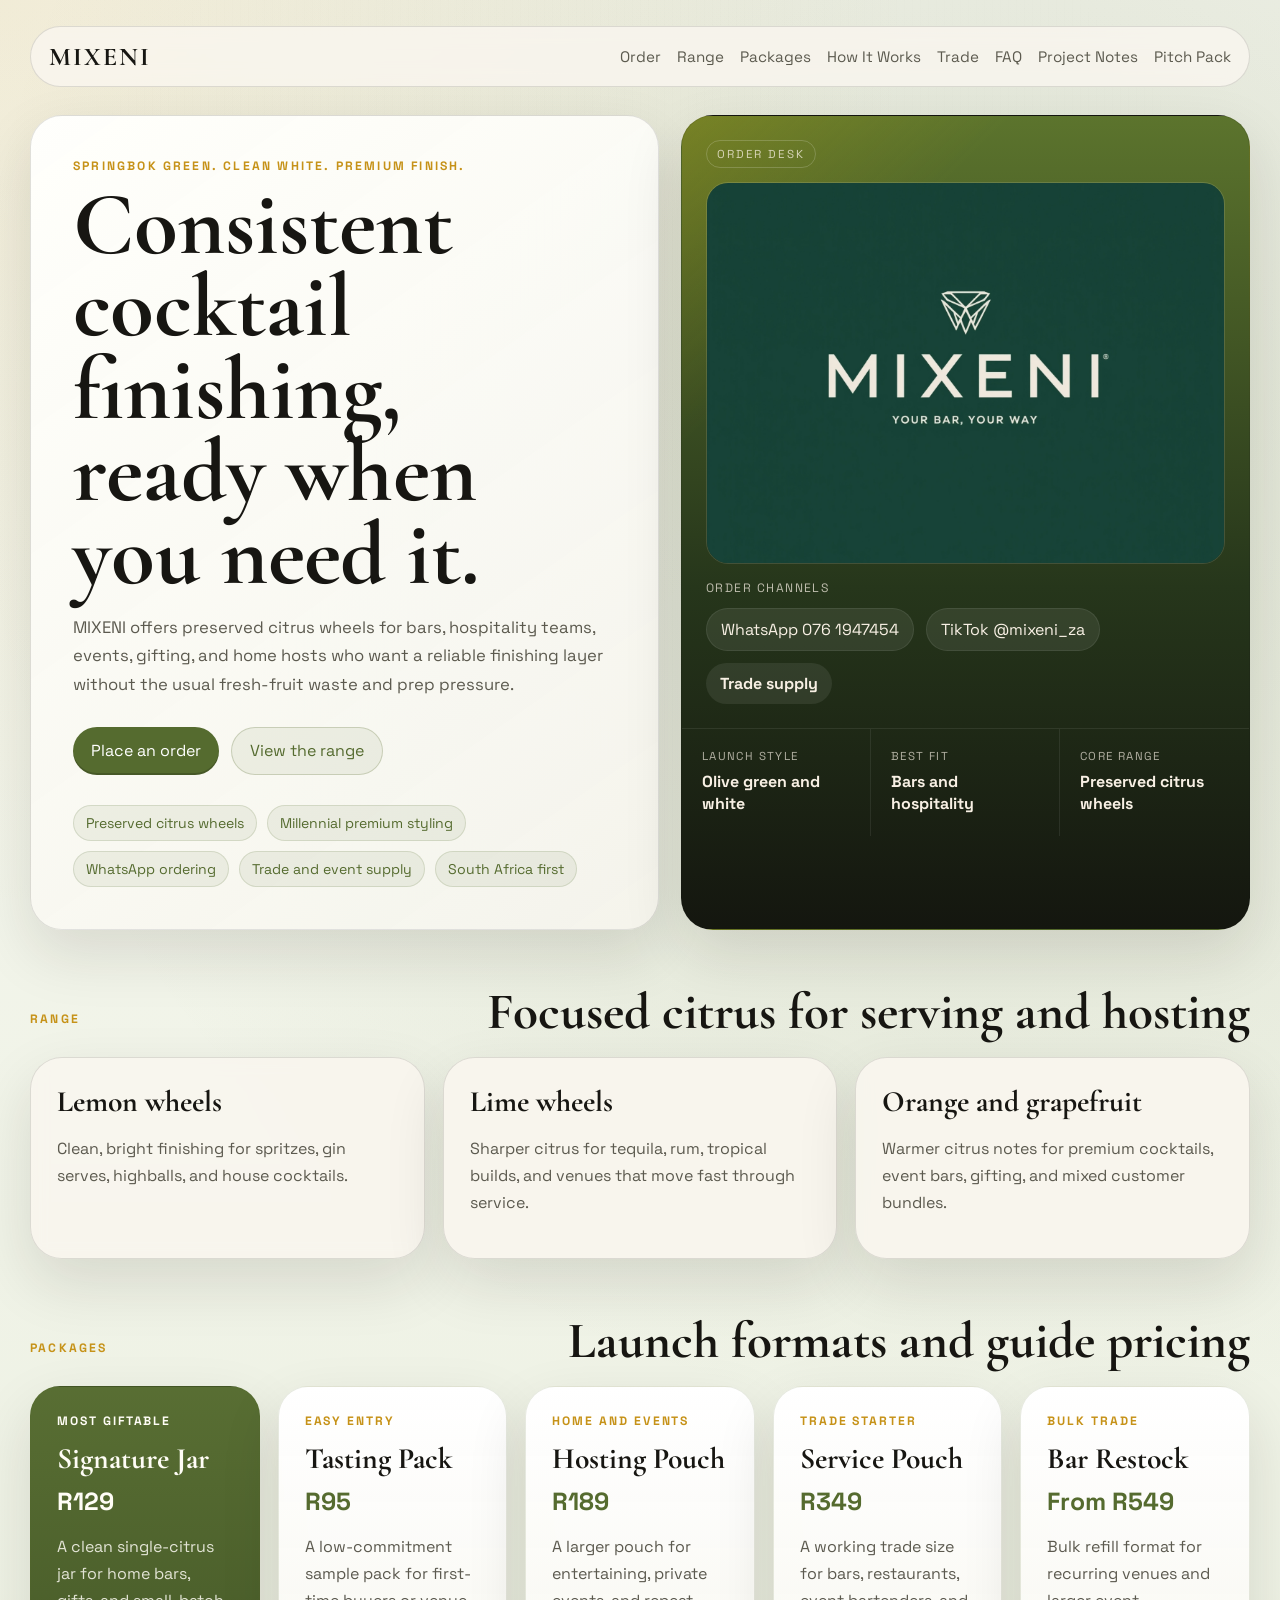
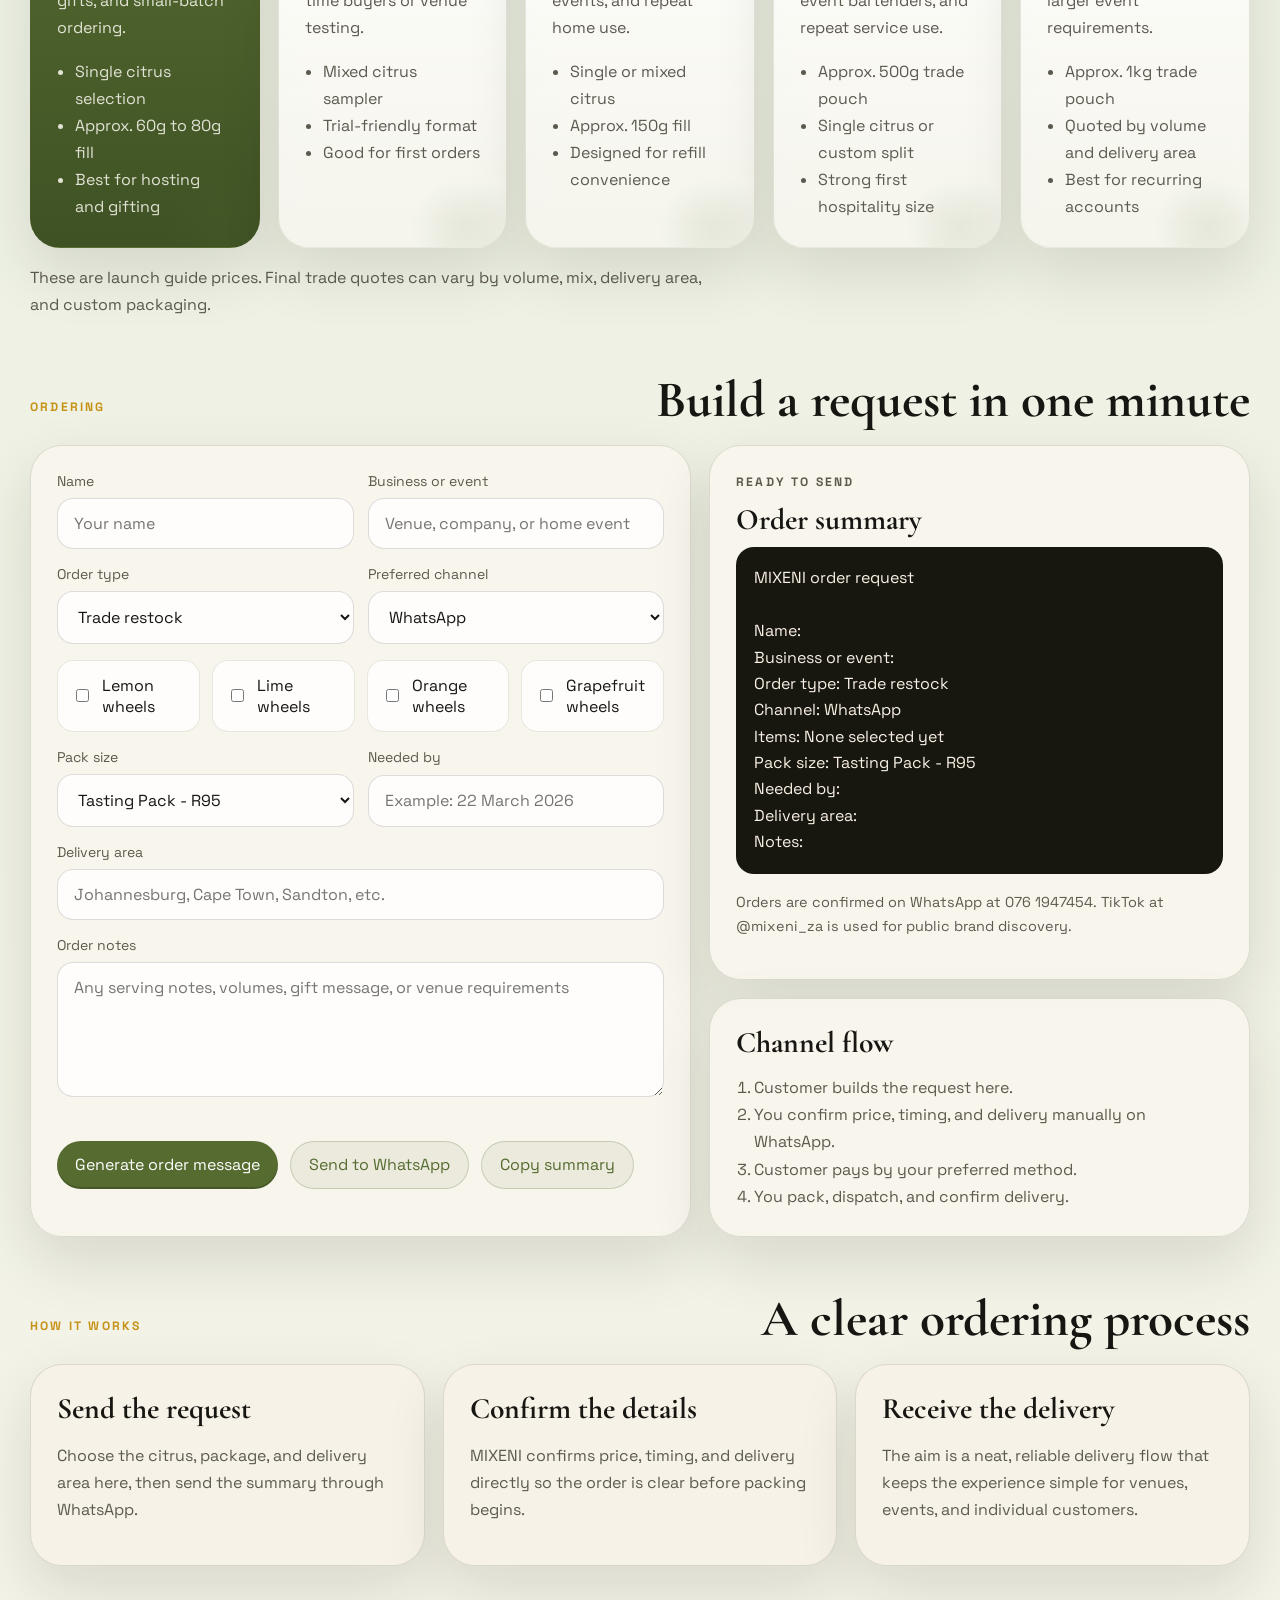
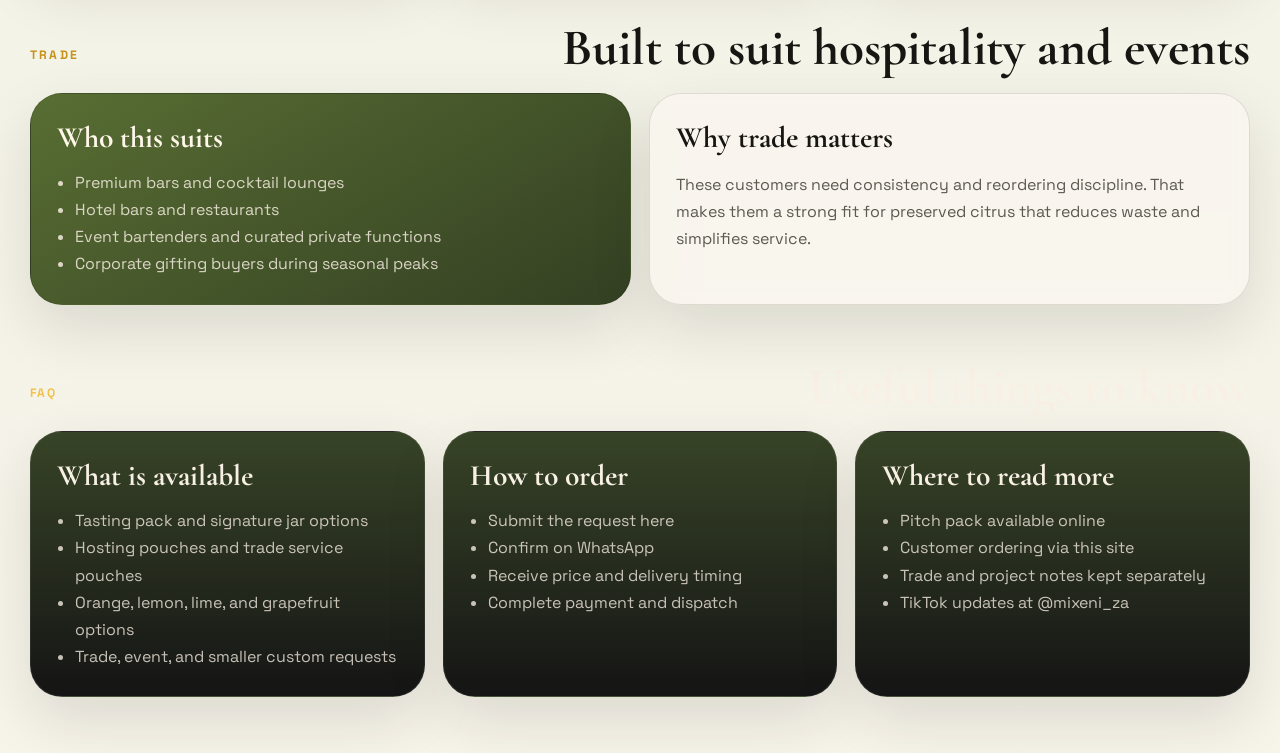
==== commit 8edc4610: "Refresh customer site pricing and visual style" ====
--- a/index.html
+++ b/index.html
@@ -28,6 +28,7 @@
         <div class="nav-links" id="nav-links">
           <a href="#shop">Order</a>
           <a href="#range">Range</a>
+          <a href="#packages">Packages</a>
           <a href="#how">How It Works</a>
           <a href="#trade">Trade</a>
           <a href="#faq">FAQ</a>
@@ -38,7 +39,7 @@
 
       <div class="public-grid">
         <section class="public-copy">
-          <p class="eyebrow">Preserved citrus for a cleaner final serve.</p>
+          <p class="eyebrow">Springbok green. Clean white. Premium finish.</p>
           <h1>Consistent cocktail finishing, ready when you need it.</h1>
           <p class="hero-text">
             MIXENI offers preserved citrus wheels for bars, hospitality teams, events, gifting,
@@ -50,6 +51,7 @@
           </div>
           <div class="ticker">
             <span>Preserved citrus wheels</span>
+            <span>Millennial premium styling</span>
             <span>WhatsApp ordering</span>
             <span>Trade and event supply</span>
             <span>South Africa first</span>
@@ -73,8 +75,8 @@
           </div>
           <div class="status-strip">
             <article>
-              <span>Ordering</span>
-              <strong>Direct and simple</strong>
+              <span>Launch style</span>
+              <strong>Olive green and white</strong>
             </article>
             <article>
               <span>Best fit</span>
@@ -83,9 +85,9 @@
             <article>
               <span>Core range</span>
               <strong>Preserved citrus wheels</strong>
-          </article>
-        </div>
-      </aside>
+            </article>
+          </div>
+        </aside>
       </div>
     </header>
 
@@ -93,22 +95,99 @@
       <section class="section" id="range">
         <div class="section-heading">
           <p class="eyebrow">Range</p>
-          <h2>Focused products for serving and hosting</h2>
+          <h2>Focused citrus for serving and hosting</h2>
         </div>
         <div class="cards three-up">
           <article class="card">
             <h3>Lemon wheels</h3>
-            <p>Clean, bright finishing for classic serves, spritzes, and house cocktails.</p>
+            <p>Clean, bright finishing for spritzes, gin serves, highballs, and house cocktails.</p>
           </article>
           <article class="card">
             <h3>Lime wheels</h3>
-            <p>Useful for tequila, rum, and tropical profiles where sharp citrus matters.</p>
+            <p>Sharper citrus for tequila, rum, tropical builds, and venues that move fast through service.</p>
           </article>
           <article class="card">
             <h3>Orange and grapefruit</h3>
-            <p>Warmer citrus notes for premium cocktails, events, gift sets, and mixed bundles.</p>
-          </article>
-        </div>
+            <p>Warmer citrus notes for premium cocktails, event bars, gifting, and mixed customer bundles.</p>
+          </article>
+        </div>
+      </section>
+
+      <section class="section contrast" id="packages">
+        <div class="section-heading">
+          <p class="eyebrow">Packages</p>
+          <h2>Launch formats and guide pricing</h2>
+        </div>
+        <div class="package-grid">
+          <article class="package-card featured-package">
+            <p class="package-tag">Most giftable</p>
+            <h3>Signature Jar</h3>
+            <p class="package-price">R129</p>
+            <p class="package-copy">
+              A clean single-citrus jar for home bars, gifts, and small-batch ordering.
+            </p>
+            <ul>
+              <li>Single citrus selection</li>
+              <li>Approx. 60g to 80g fill</li>
+              <li>Best for hosting and gifting</li>
+            </ul>
+          </article>
+          <article class="package-card">
+            <p class="package-tag">Easy entry</p>
+            <h3>Tasting Pack</h3>
+            <p class="package-price">R95</p>
+            <p class="package-copy">
+              A low-commitment sample pack for first-time buyers or venue testing.
+            </p>
+            <ul>
+              <li>Mixed citrus sampler</li>
+              <li>Trial-friendly format</li>
+              <li>Good for first orders</li>
+            </ul>
+          </article>
+          <article class="package-card">
+            <p class="package-tag">Home and events</p>
+            <h3>Hosting Pouch</h3>
+            <p class="package-price">R189</p>
+            <p class="package-copy">
+              A larger pouch for entertaining, private events, and repeat home use.
+            </p>
+            <ul>
+              <li>Single or mixed citrus</li>
+              <li>Approx. 150g fill</li>
+              <li>Designed for refill convenience</li>
+            </ul>
+          </article>
+          <article class="package-card">
+            <p class="package-tag">Trade starter</p>
+            <h3>Service Pouch</h3>
+            <p class="package-price">R349</p>
+            <p class="package-copy">
+              A working trade size for bars, restaurants, event bartenders, and repeat service use.
+            </p>
+            <ul>
+              <li>Approx. 500g trade pouch</li>
+              <li>Single citrus or custom split</li>
+              <li>Strong first hospitality size</li>
+            </ul>
+          </article>
+          <article class="package-card">
+            <p class="package-tag">Bulk trade</p>
+            <h3>Bar Restock</h3>
+            <p class="package-price">From R549</p>
+            <p class="package-copy">
+              Bulk refill format for recurring venues and larger event requirements.
+            </p>
+            <ul>
+              <li>Approx. 1kg trade pouch</li>
+              <li>Quoted by volume and delivery area</li>
+              <li>Best for recurring accounts</li>
+            </ul>
+          </article>
+        </div>
+        <p class="pricing-note">
+          These are launch guide prices. Final trade quotes can vary by volume, mix, delivery area, and custom packaging.
+        </p>
       </section>
 
       <section class="section" id="shop">
@@ -175,11 +254,11 @@
                 <label class="field">
                   <span>Pack size</span>
                   <select name="packSize">
-                    <option value="Trial sample pack">Trial sample pack</option>
-                    <option value="250g pouch">250g pouch</option>
-                    <option value="500g pouch">500g pouch</option>
-                    <option value="1kg trade pouch">1kg trade pouch</option>
-                    <option value="Gift set">Gift set</option>
+                    <option value="Tasting Pack - R95">Tasting Pack - R95</option>
+                    <option value="Signature Jar - R129">Signature Jar - R129</option>
+                    <option value="Hosting Pouch - R189">Hosting Pouch - R189</option>
+                    <option value="Service Pouch - R349">Service Pouch - R349</option>
+                    <option value="Bar Restock - from R549">Bar Restock - from R549</option>
                   </select>
                 </label>
                 <label class="field">
@@ -217,7 +296,7 @@
 Order type: Trade restock
 Channel: WhatsApp
 Items: None selected yet
-Pack size: Trial sample pack
+Pack size: Tasting Pack - R95
 Needed by: 
 Delivery area: 
 Notes: 
@@ -248,7 +327,7 @@
           <article class="card">
             <h3>Send the request</h3>
             <p>
-              Choose the products, pack size, and delivery area here, then send the summary through WhatsApp.
+              Choose the citrus, package, and delivery area here, then send the summary through WhatsApp.
             </p>
           </article>
           <article class="card">
@@ -260,7 +339,7 @@
           <article class="card">
             <h3>Receive the delivery</h3>
             <p>
-              The aim is a neat, reliable delivery flow that keeps the experience simple for venues and individual customers.
+              The aim is a neat, reliable delivery flow that keeps the experience simple for venues, events, and individual customers.
             </p>
           </article>
         </div>
@@ -300,9 +379,9 @@
           <article class="roadmap-card">
             <h3>What is available</h3>
             <ul>
-              <li>Preserved lemon wheels</li>
-              <li>Preserved lime wheels</li>
-              <li>Orange and grapefruit options</li>
+              <li>Tasting pack and signature jar options</li>
+              <li>Hosting pouches and trade service pouches</li>
+              <li>Orange, lemon, lime, and grapefruit options</li>
               <li>Trade, event, and smaller custom requests</li>
             </ul>
           </article>
--- a/styles.css
+++ b/styles.css
@@ -1,15 +1,16 @@
 :root {
-  --bg: #efe5d3;
-  --paper: rgba(255, 251, 244, 0.88);
-  --paper-strong: #fff8ee;
-  --ink: #161310;
-  --muted: #61574c;
-  --line: rgba(22, 19, 16, 0.12);
-  --green: #274337;
-  --green-soft: #6d8f7f;
-  --gold: #b7882d;
-  --red: #8b3e2f;
-  --cream: #f7efe2;
+  --bg: #dde0cf;
+  --paper: rgba(249, 246, 238, 0.92);
+  --paper-strong: #f7f2e8;
+  --ink: #171612;
+  --muted: #5c5a4f;
+  --line: rgba(23, 22, 18, 0.12);
+  --green: #556b2f;
+  --green-soft: #7b8f4a;
+  --gold: #c69218;
+  --red: #9b2d30;
+  --cream: #f5eddc;
+  --black: #101010;
   --shadow: 0 24px 60px rgba(31, 24, 18, 0.12);
   --radius: 28px;
 }
@@ -27,9 +28,24 @@
   color: var(--ink);
   font-family: "Space Grotesk", "Segoe UI", sans-serif;
   background:
-    radial-gradient(circle at top left, rgba(183, 136, 45, 0.2), transparent 25%),
-    radial-gradient(circle at 80% 10%, rgba(39, 67, 55, 0.16), transparent 28%),
-    linear-gradient(180deg, #eadcc7 0%, var(--bg) 48%, #f3e8d8 100%);
+    radial-gradient(circle at top left, rgba(198, 146, 24, 0.18), transparent 25%),
+    radial-gradient(circle at 80% 10%, rgba(85, 107, 47, 0.18), transparent 28%),
+    linear-gradient(180deg, #d7ddc4 0%, var(--bg) 48%, #ece6d7 100%);
+}
+
+.public-body {
+  background:
+    radial-gradient(circle at top left, rgba(198, 146, 24, 0.12), transparent 22%),
+    radial-gradient(circle at 78% 10%, rgba(85, 107, 47, 0.16), transparent 28%),
+    linear-gradient(180deg, #f7f8f1 0%, #edf1e3 44%, #f7f4ea 100%);
+}
+
+.hub-body,
+.pitch-body {
+  background:
+    radial-gradient(circle at top left, rgba(85, 107, 47, 0.16), transparent 28%),
+    radial-gradient(circle at 85% 12%, rgba(198, 146, 24, 0.14), transparent 24%),
+    linear-gradient(180deg, #d2d8bf 0%, #e1e2d4 54%, #efe7db 100%);
 }
 
 img {
@@ -77,7 +93,7 @@
   margin: 16px 0 28px;
   border: 1px solid var(--line);
   border-radius: 999px;
-  background: rgba(255, 249, 240, 0.75);
+  background: rgba(250, 247, 240, 0.78);
   backdrop-filter: blur(10px);
 }
 
@@ -145,7 +161,7 @@
 .public-copy,
 .hub-copy {
   padding: 42px;
-  background: linear-gradient(145deg, rgba(255, 250, 243, 0.96), rgba(245, 233, 212, 0.92));
+  background: linear-gradient(145deg, rgba(255, 255, 252, 0.98), rgba(245, 244, 236, 0.94));
 }
 
 .eyebrow {
@@ -203,12 +219,13 @@
 .button-primary {
   background: var(--green);
   color: #fff;
+  box-shadow: inset 0 -2px 0 rgba(0, 0, 0, 0.18);
 }
 
 .button-secondary {
-  background: rgba(39, 67, 55, 0.08);
+  background: rgba(85, 107, 47, 0.08);
   color: var(--green);
-  border: 1px solid rgba(39, 67, 55, 0.22);
+  border: 1px solid rgba(85, 107, 47, 0.24);
 }
 
 .ticker {
@@ -221,20 +238,34 @@
 .ticker span {
   padding: 8px 12px;
   border-radius: 999px;
-  background: rgba(139, 62, 47, 0.08);
-  border: 1px solid rgba(139, 62, 47, 0.12);
-  color: var(--red);
+  background: rgba(85, 107, 47, 0.08);
+  border: 1px solid rgba(85, 107, 47, 0.16);
+  color: var(--green);
   font-size: 0.88rem;
 }
 
 .public-card {
   overflow: hidden;
-  background: linear-gradient(180deg, #1f2823 0%, #151917 100%);
+  background:
+    linear-gradient(135deg, rgba(246, 196, 0, 0.18), transparent 24%),
+    linear-gradient(180deg, #5c742d 0%, #26361b 58%, #14160f 100%);
   color: #f8f0e4;
 }
 
 .poster {
   padding: 24px;
+}
+
+.poster::before {
+  content: "ORDER DESK";
+  display: inline-block;
+  margin-bottom: 14px;
+  padding: 6px 10px;
+  border: 1px solid rgba(255, 255, 255, 0.18);
+  border-radius: 999px;
+  color: rgba(248, 240, 228, 0.76);
+  font-size: 0.72rem;
+  letter-spacing: 0.18em;
 }
 
 .poster-frame {
@@ -354,7 +385,8 @@
 .summary-card,
 .channel-card,
 .order-panel,
-.slide-card {
+.slide-card,
+.package-card {
   padding: 26px;
   background: var(--paper);
   backdrop-filter: blur(8px);
@@ -364,7 +396,8 @@
 .roadmap-card h3,
 .summary-card h3,
 .channel-card h3,
-.slide-card h3 {
+.slide-card h3,
+.package-card h3 {
   margin: 0 0 10px;
   font-size: 1.85rem;
 }
@@ -376,21 +409,30 @@
 .summary-card p,
 .channel-card li,
 .slide-card p,
-.micro-copy {
+.micro-copy,
+.package-card li,
+.package-copy,
+.pricing-note {
   color: var(--muted);
   line-height: 1.7;
 }
 
 .card ul,
 .roadmap-card ul,
-.channel-card ol {
+.channel-card ol,
+.package-card ul {
   margin: 14px 0 0;
   padding-left: 18px;
 }
 
 .emphasis {
-  background: linear-gradient(150deg, rgba(39, 67, 55, 0.96), rgba(28, 45, 38, 0.98));
+  background: linear-gradient(150deg, rgba(85, 107, 47, 0.98), rgba(47, 60, 30, 0.98));
   color: #fbf2e6;
+}
+
+.emphasis h3,
+.emphasis strong {
+  color: #fff7ea;
 }
 
 .emphasis p,
@@ -404,10 +446,89 @@
   background: var(--paper-strong);
 }
 
+.contrast .card.emphasis {
+  background: linear-gradient(150deg, rgba(85, 107, 47, 0.98), rgba(47, 60, 30, 0.98));
+  color: #fbf2e6;
+}
+
+.contrast .card.emphasis h3,
+.contrast .card.emphasis strong {
+  color: #fff7ea;
+}
+
+.contrast .card.emphasis p,
+.contrast .card.emphasis li {
+  color: rgba(251, 242, 230, 0.84);
+}
+
 .order-layout {
   display: grid;
   grid-template-columns: 1.1fr 0.9fr;
   gap: 18px;
+}
+
+.package-grid {
+  display: grid;
+  grid-template-columns: repeat(5, minmax(0, 1fr));
+  gap: 18px;
+}
+
+.package-card {
+  position: relative;
+  overflow: hidden;
+  border: 1px solid rgba(85, 107, 47, 0.14);
+  border-radius: calc(var(--radius) + 2px);
+  background:
+    linear-gradient(180deg, rgba(255, 255, 255, 0.98), rgba(245, 244, 236, 0.94));
+  box-shadow: var(--shadow);
+}
+
+.package-card::after {
+  content: "";
+  position: absolute;
+  inset: auto -20px -42px auto;
+  width: 120px;
+  height: 120px;
+  border-radius: 50%;
+  background: radial-gradient(circle, rgba(85, 107, 47, 0.1), transparent 66%);
+}
+
+.featured-package {
+  background:
+    linear-gradient(180deg, rgba(85, 107, 47, 0.98), rgba(59, 78, 31, 0.98));
+  color: #fffdf6;
+}
+
+.featured-package .package-tag,
+.featured-package .package-price,
+.featured-package h3 {
+  color: #fffdf6;
+}
+
+.featured-package .package-copy,
+.featured-package li {
+  color: rgba(255, 253, 246, 0.84);
+}
+
+.package-tag {
+  margin: 0 0 12px;
+  color: var(--gold);
+  font-size: 0.76rem;
+  font-weight: 700;
+  letter-spacing: 0.16em;
+  text-transform: uppercase;
+}
+
+.package-price {
+  margin: 0 0 12px;
+  color: var(--green);
+  font-size: 1.55rem;
+  font-weight: 700;
+}
+
+.pricing-note {
+  margin: 16px 0 0;
+  max-width: 70ch;
 }
 
 .order-form {
@@ -438,7 +559,7 @@
   padding: 14px 16px;
   border: 1px solid rgba(22, 19, 16, 0.14);
   border-radius: 16px;
-  background: rgba(255, 255, 255, 0.78);
+  background: rgba(255, 255, 255, 0.82);
   color: var(--ink);
 }
 
@@ -457,7 +578,7 @@
   gap: 10px;
   align-items: center;
   padding: 14px;
-  border: 1px solid rgba(22, 19, 16, 0.12);
+  border: 1px solid rgba(85, 107, 47, 0.14);
   border-radius: 16px;
   background: rgba(255, 255, 255, 0.76);
 }
@@ -471,7 +592,7 @@
   margin: 0;
   padding: 18px;
   border-radius: 18px;
-  background: #171512;
+  background: #17160f;
   color: #f8f0e4;
   white-space: pre-wrap;
   word-break: break-word;
@@ -484,11 +605,11 @@
 }
 
 .charcoal .eyebrow {
-  color: #d8b46a;
+  color: #f2c14b;
 }
 
 .charcoal .roadmap-card {
-  background: linear-gradient(180deg, rgba(29, 36, 33, 0.96), rgba(18, 21, 20, 0.98));
+  background: linear-gradient(180deg, rgba(47, 60, 30, 0.96), rgba(16, 16, 16, 0.98));
   border-color: rgba(255, 255, 255, 0.08);
 }
 
@@ -580,7 +701,7 @@
   width: 220px;
   height: 220px;
   border-radius: 50%;
-  background: radial-gradient(circle, rgba(183, 136, 45, 0.22), transparent 65%);
+  background: radial-gradient(circle, rgba(85, 107, 47, 0.24), transparent 65%);
 }
 
 .deck-grid {
@@ -591,7 +712,7 @@
   padding: 28px;
   border: 1px solid var(--line);
   border-radius: calc(var(--radius) + 2px);
-  background: linear-gradient(145deg, rgba(255, 251, 244, 0.94), rgba(243, 232, 214, 0.84));
+  background: linear-gradient(145deg, rgba(249, 246, 238, 0.94), rgba(234, 231, 215, 0.9));
   box-shadow: var(--shadow);
 }
 
@@ -623,7 +744,7 @@
 }
 
 .feature-slide {
-  background: linear-gradient(155deg, rgba(39, 67, 55, 0.96), rgba(24, 37, 31, 0.98));
+  background: linear-gradient(155deg, rgba(85, 107, 47, 0.98), rgba(16, 16, 16, 0.98));
   color: #fbf2e6;
 }
 
@@ -642,6 +763,7 @@
   .order-layout,
   .three-up,
   .two-up,
+  .package-grid,
   .roadmap-grid,
   .metrics-grid,
   .slide-stack,
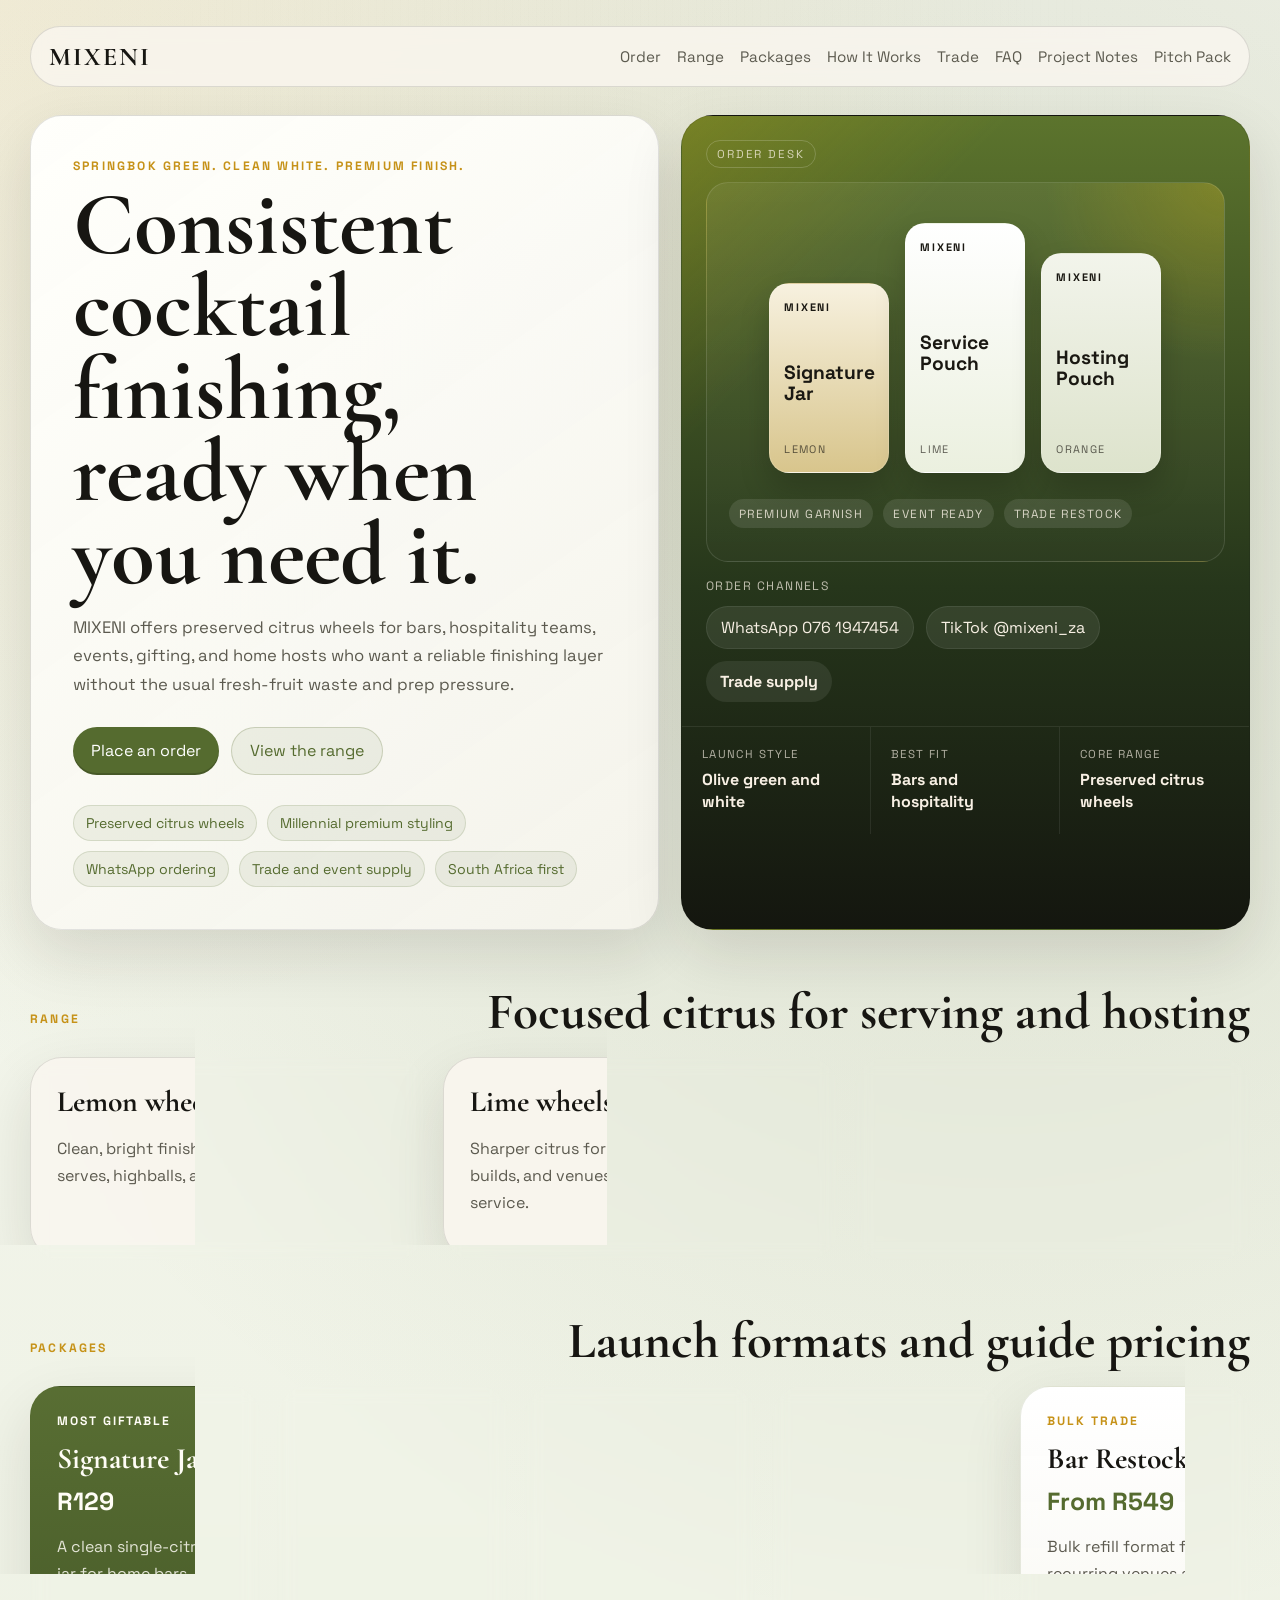
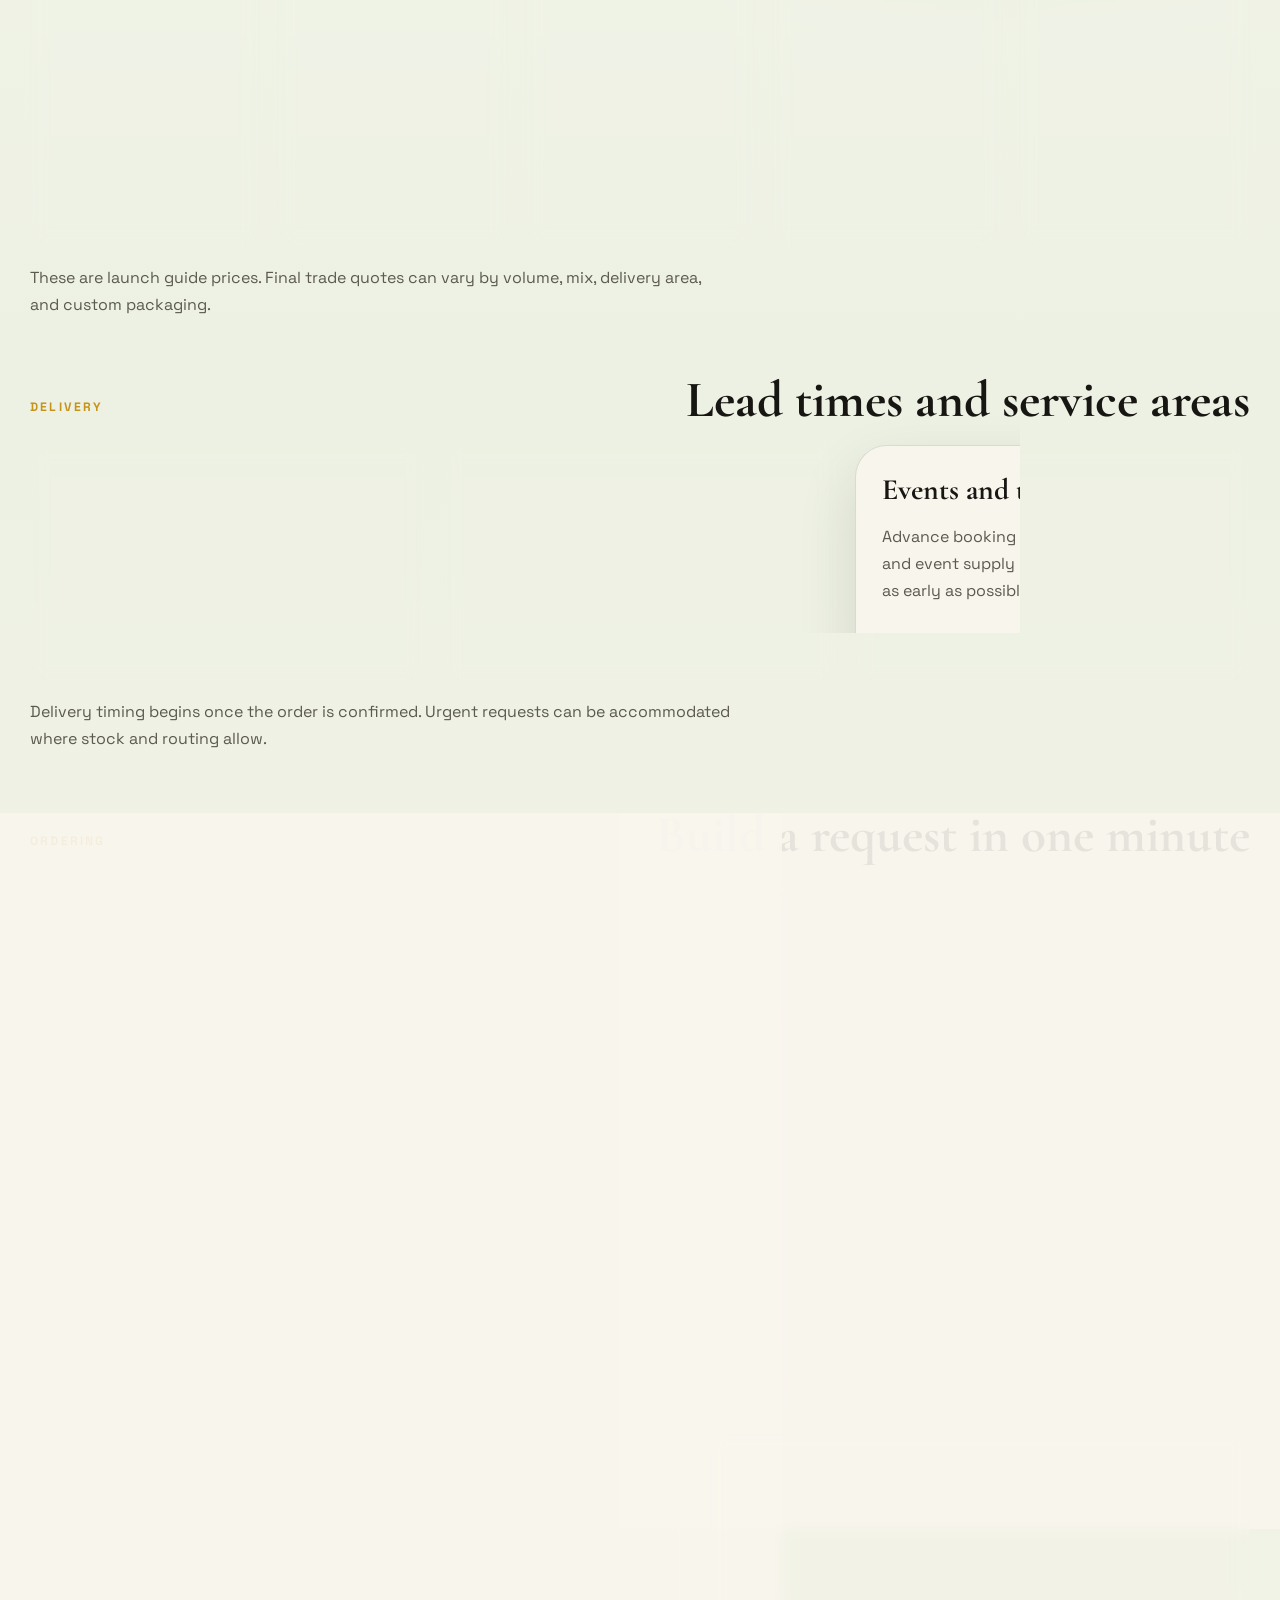
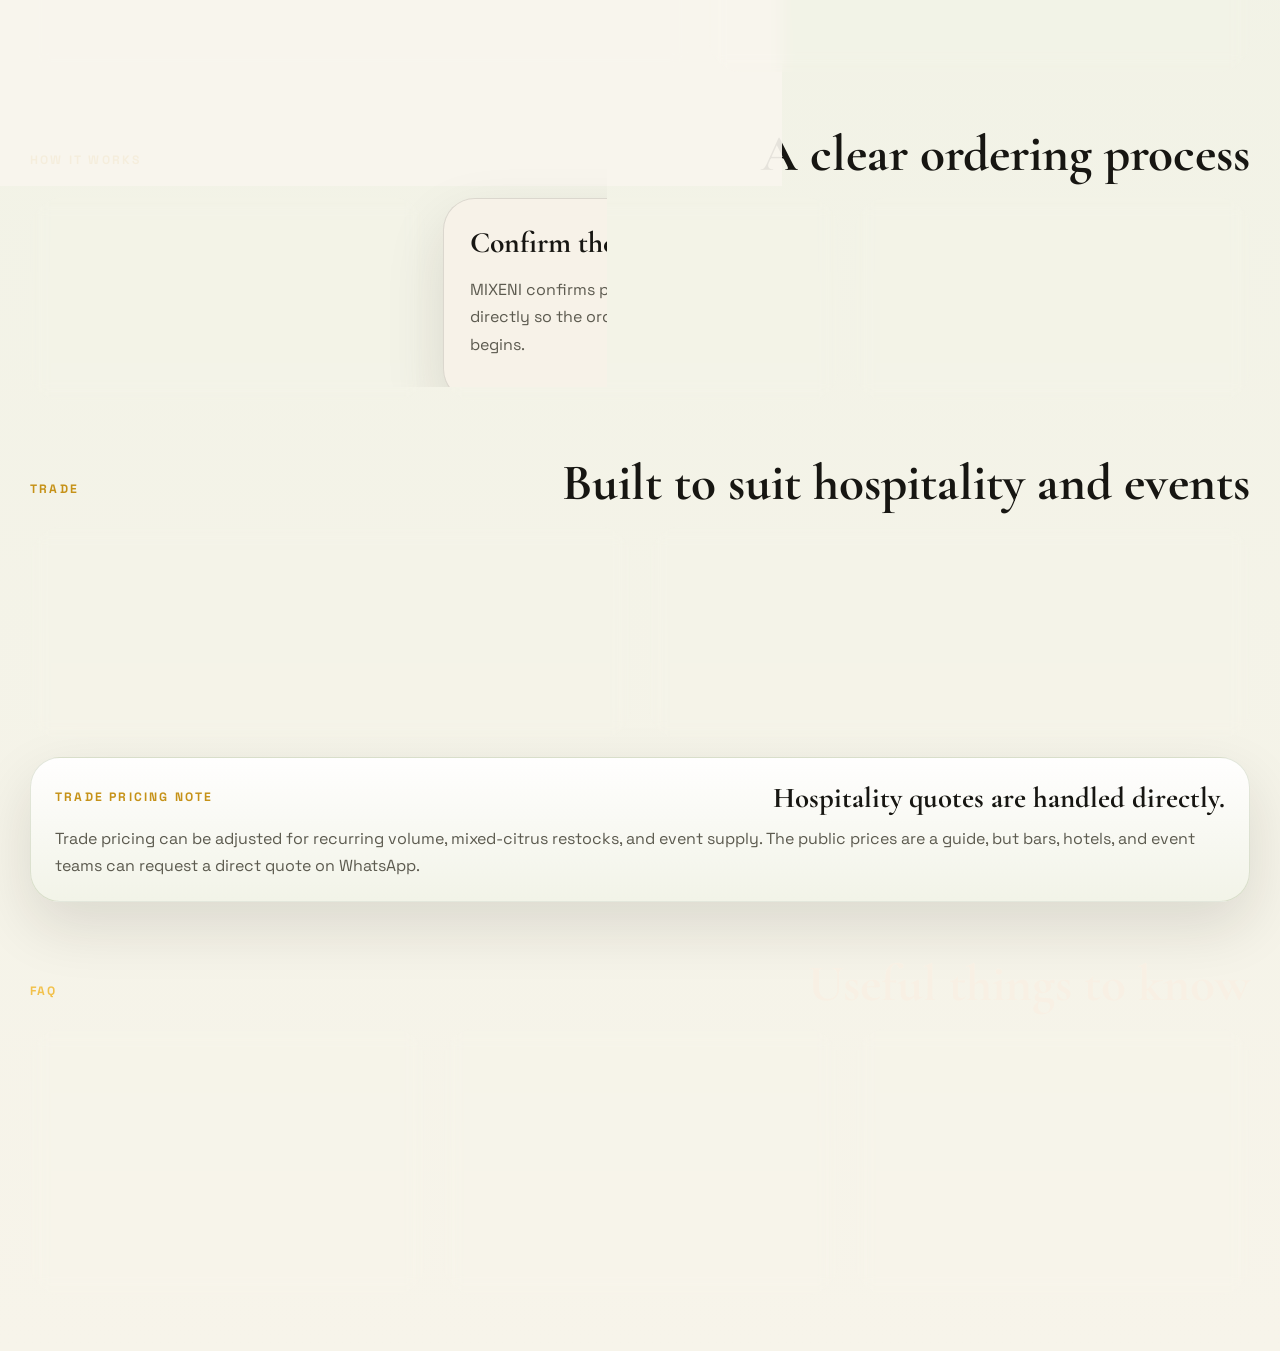
==== commit b550aae6: "Add delivery info and storefront visuals" ====
--- a/index.html
+++ b/index.html
@@ -60,11 +60,29 @@
 
         <aside class="public-card">
           <div class="poster">
-            <div class="poster-frame">
-              <img
-                src="Lucid_Realism_Create_a_premium_logo_for_MIXENI_a_luxury_bar_pe_1.jpg"
-                alt="MIXENI brand visual"
-              >
+            <div class="poster-frame poster-display" aria-label="MIXENI product display illustration">
+              <div class="display-shelf">
+                <div class="product-tin">
+                  <span class="product-mark">MIXENI</span>
+                  <strong>Signature Jar</strong>
+                  <small>Lemon</small>
+                </div>
+                <div class="product-pouch tall">
+                  <span class="product-mark">MIXENI</span>
+                  <strong>Service Pouch</strong>
+                  <small>Lime</small>
+                </div>
+                <div class="product-pouch">
+                  <span class="product-mark">MIXENI</span>
+                  <strong>Hosting Pouch</strong>
+                  <small>Orange</small>
+                </div>
+              </div>
+              <div class="display-notes">
+                <span>premium garnish</span>
+                <span>event ready</span>
+                <span>trade restock</span>
+              </div>
             </div>
             <div class="poster-copy">
               <p>Order channels</p>
@@ -190,6 +208,30 @@
         </p>
       </section>
 
+      <section class="section" id="delivery">
+        <div class="section-heading">
+          <p class="eyebrow">Delivery</p>
+          <h2>Lead times and service areas</h2>
+        </div>
+        <div class="cards three-up">
+          <article class="card">
+            <h3>Johannesburg and Pretoria</h3>
+            <p>Standard lead time of 1 to 3 days for launch stock, depending on order size and confirmation time.</p>
+          </article>
+          <article class="card">
+            <h3>Cape Town and major metros</h3>
+            <p>Quoted per request with dispatch timing confirmed on WhatsApp once package size and location are clear.</p>
+          </article>
+          <article class="card">
+            <h3>Events and trade restocks</h3>
+            <p>Advance booking is best. Larger hospitality and event supply requests should be placed as early as possible.</p>
+          </article>
+        </div>
+        <p class="pricing-note">
+          Delivery timing begins once the order is confirmed. Urgent requests can be accommodated where stock and routing allow.
+        </p>
+      </section>
+
       <section class="section" id="shop">
         <div class="section-heading">
           <p class="eyebrow">Ordering</p>
@@ -368,6 +410,16 @@
             </p>
           </article>
         </div>
+        <div class="trade-note">
+          <div class="trade-note-header">
+            <p class="eyebrow">Trade pricing note</p>
+            <h3>Hospitality quotes are handled directly.</h3>
+          </div>
+          <p>
+            Trade pricing can be adjusted for recurring volume, mixed-citrus restocks, and event supply.
+            The public prices are a guide, but bars, hotels, and event teams can request a direct quote on WhatsApp.
+          </p>
+        </div>
       </section>
 
       <section class="section charcoal" id="faq">
--- a/styles.css
+++ b/styles.css
@@ -274,11 +274,91 @@
   border: 1px solid rgba(255, 255, 255, 0.12);
 }
 
-.poster-frame img {
-  width: 100%;
-  height: 380px;
-  object-fit: cover;
-  filter: saturate(0.9) contrast(1.02);
+.poster-display {
+  min-height: 380px;
+  padding: 22px;
+  background:
+    radial-gradient(circle at top right, rgba(246, 196, 0, 0.22), transparent 28%),
+    linear-gradient(180deg, rgba(255, 255, 255, 0.06), rgba(255, 255, 255, 0.02));
+}
+
+.display-shelf {
+  display: flex;
+  align-items: end;
+  justify-content: center;
+  gap: 16px;
+  min-height: 280px;
+  padding: 18px 10px 26px;
+}
+
+.product-tin,
+.product-pouch {
+  position: relative;
+  display: flex;
+  flex-direction: column;
+  justify-content: space-between;
+  width: 120px;
+  padding: 16px 14px;
+  border-radius: 20px;
+  border: 1px solid rgba(255, 255, 255, 0.16);
+  box-shadow: 0 16px 30px rgba(0, 0, 0, 0.18);
+}
+
+.product-tin {
+  min-height: 190px;
+  background: linear-gradient(180deg, #f7f1df 0%, #d8c58c 100%);
+  color: #1a1812;
+}
+
+.product-pouch {
+  min-height: 220px;
+  background: linear-gradient(180deg, #f2f4eb 0%, #dde3cc 100%);
+  color: #1a1812;
+}
+
+.product-pouch.tall {
+  min-height: 250px;
+  background: linear-gradient(180deg, #ffffff 0%, #ebf0df 100%);
+}
+
+.product-mark {
+  display: inline-block;
+  font-size: 0.68rem;
+  font-weight: 700;
+  letter-spacing: 0.16em;
+  text-transform: uppercase;
+}
+
+.product-tin strong,
+.product-pouch strong {
+  margin-top: 18px;
+  font-size: 1.2rem;
+  line-height: 1.1;
+}
+
+.product-tin small,
+.product-pouch small {
+  margin-top: 8px;
+  color: rgba(26, 24, 18, 0.68);
+  text-transform: uppercase;
+  letter-spacing: 0.12em;
+  font-size: 0.68rem;
+}
+
+.display-notes {
+  display: flex;
+  flex-wrap: wrap;
+  gap: 10px;
+}
+
+.display-notes span {
+  padding: 7px 10px;
+  border-radius: 999px;
+  background: rgba(255, 255, 255, 0.1);
+  color: rgba(248, 240, 228, 0.82);
+  font-size: 0.74rem;
+  text-transform: uppercase;
+  letter-spacing: 0.12em;
 }
 
 .poster-copy {
@@ -531,6 +611,34 @@
   max-width: 70ch;
 }
 
+.trade-note {
+  margin-top: 18px;
+  padding: 22px 24px;
+  border: 1px solid rgba(85, 107, 47, 0.16);
+  border-radius: calc(var(--radius) + 2px);
+  background: linear-gradient(180deg, rgba(255, 255, 255, 0.92), rgba(241, 243, 231, 0.92));
+  box-shadow: var(--shadow);
+}
+
+.trade-note-header {
+  display: flex;
+  justify-content: space-between;
+  gap: 16px;
+  align-items: end;
+  margin-bottom: 10px;
+}
+
+.trade-note h3 {
+  margin: 0;
+  font-size: 1.8rem;
+}
+
+.trade-note p:last-child {
+  margin: 0;
+  color: var(--muted);
+  line-height: 1.7;
+}
+
 .order-form {
   display: grid;
   gap: 16px;
@@ -786,6 +894,11 @@
     grid-template-columns: 1fr;
   }
 
+  .trade-note-header {
+    flex-direction: column;
+    align-items: start;
+  }
+
   .status-strip article {
     border-right: 0;
     border-bottom: 1px solid rgba(255, 255, 255, 0.08);
@@ -840,6 +953,11 @@
     height: 300px;
   }
 
+  .display-shelf {
+    min-height: auto;
+    flex-wrap: wrap;
+  }
+
   .table-row {
     grid-template-columns: 1fr;
   }
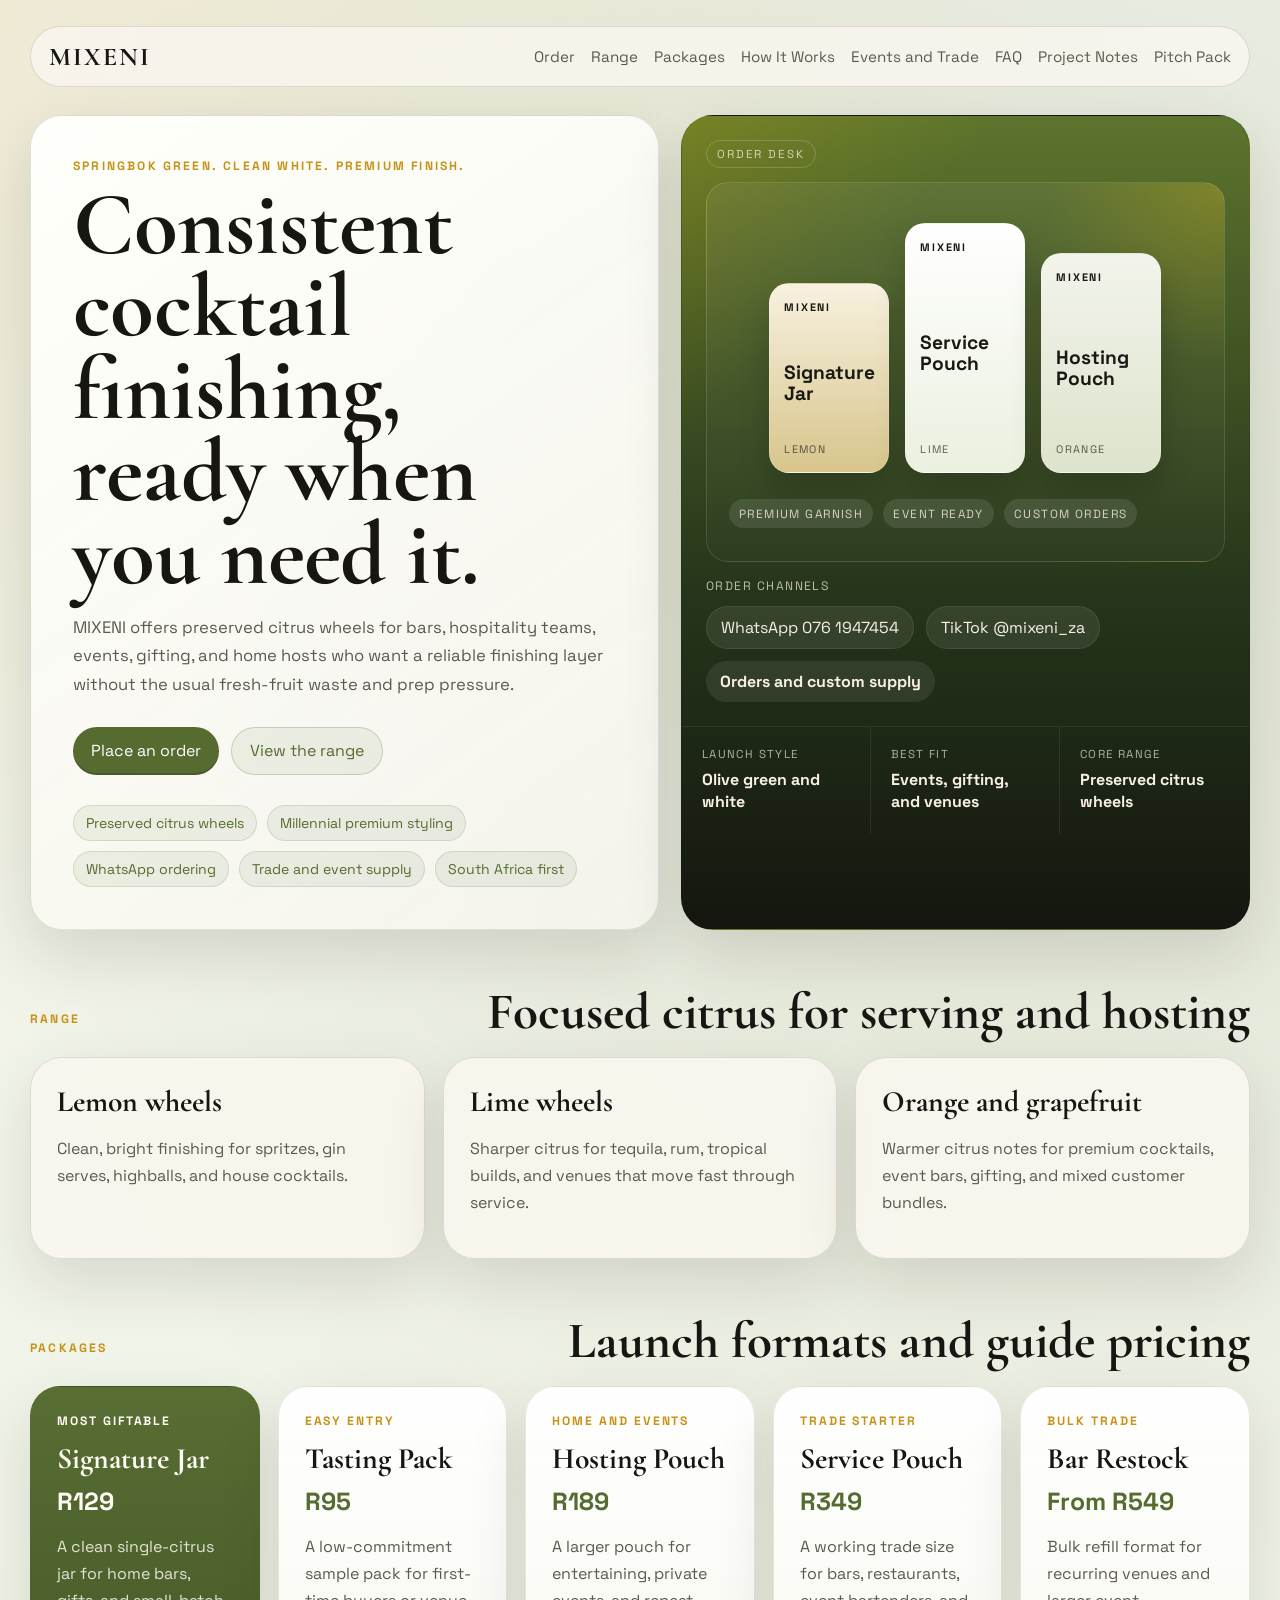
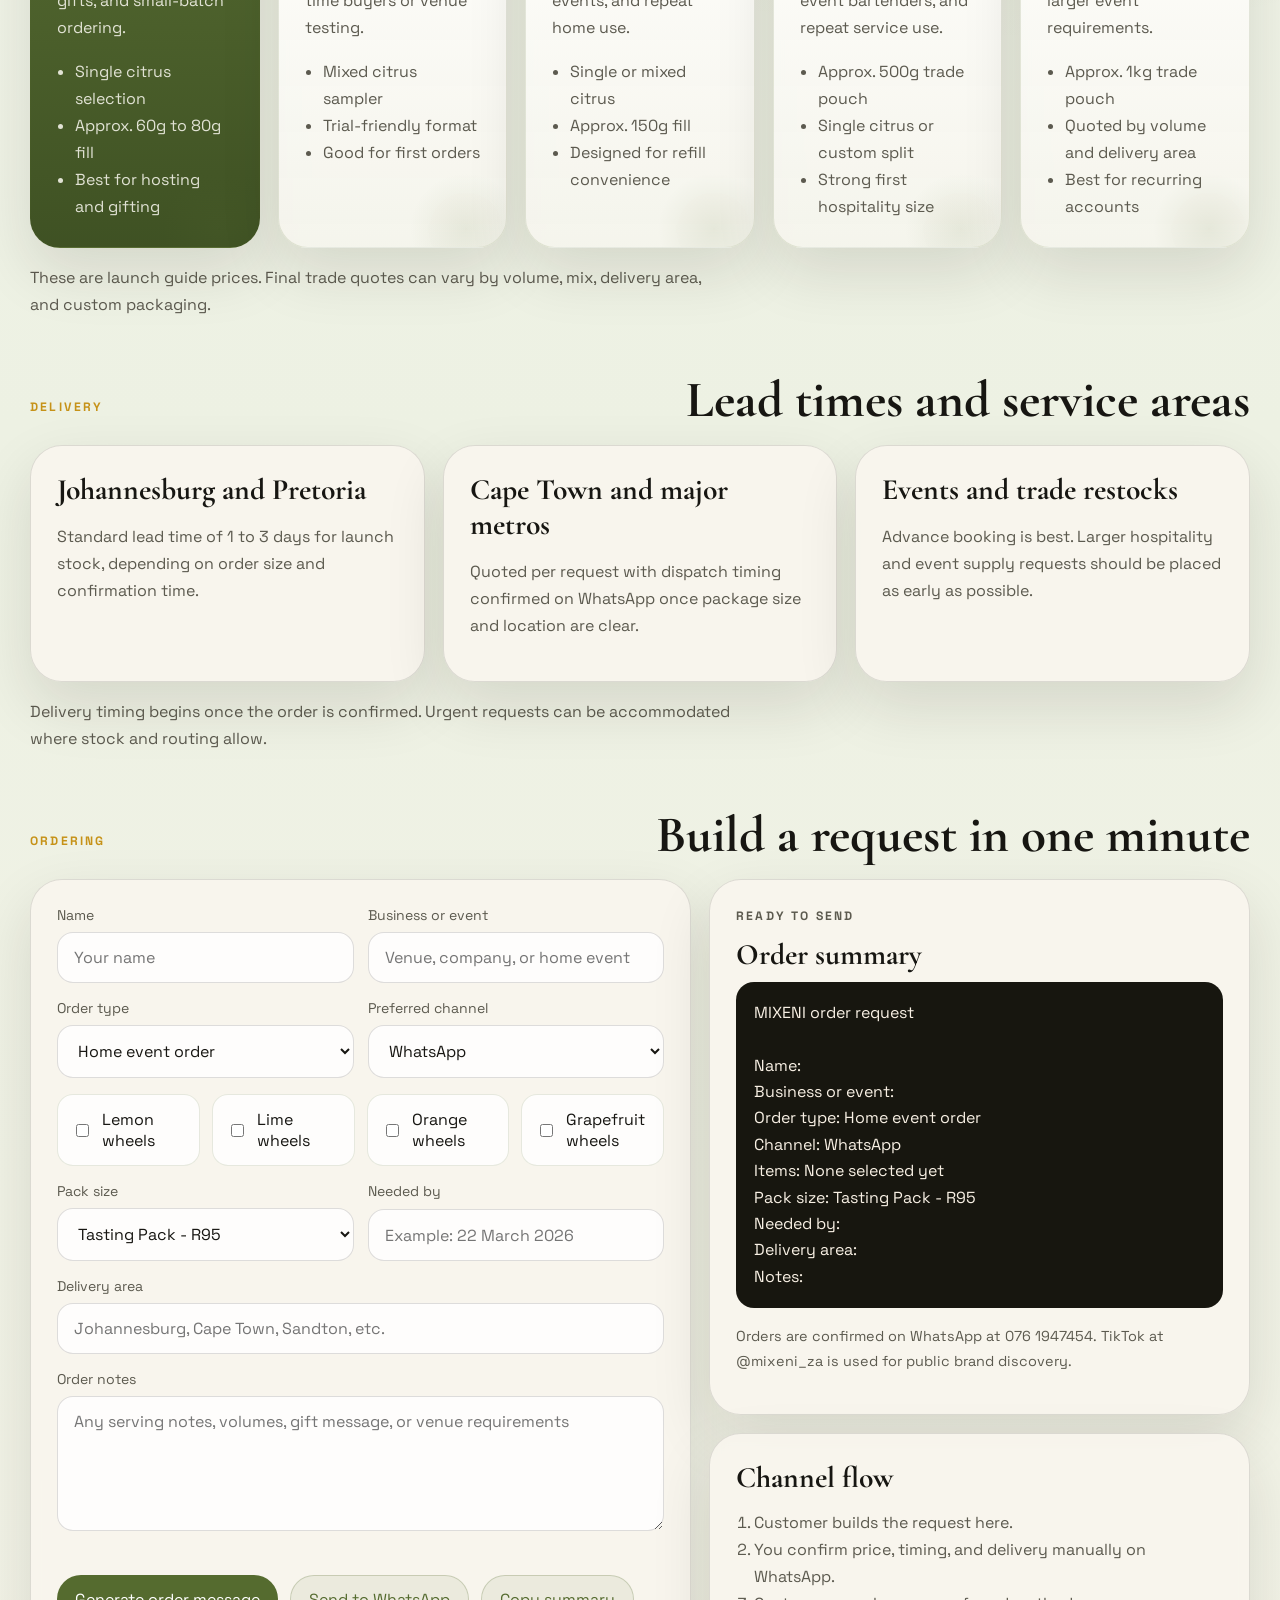
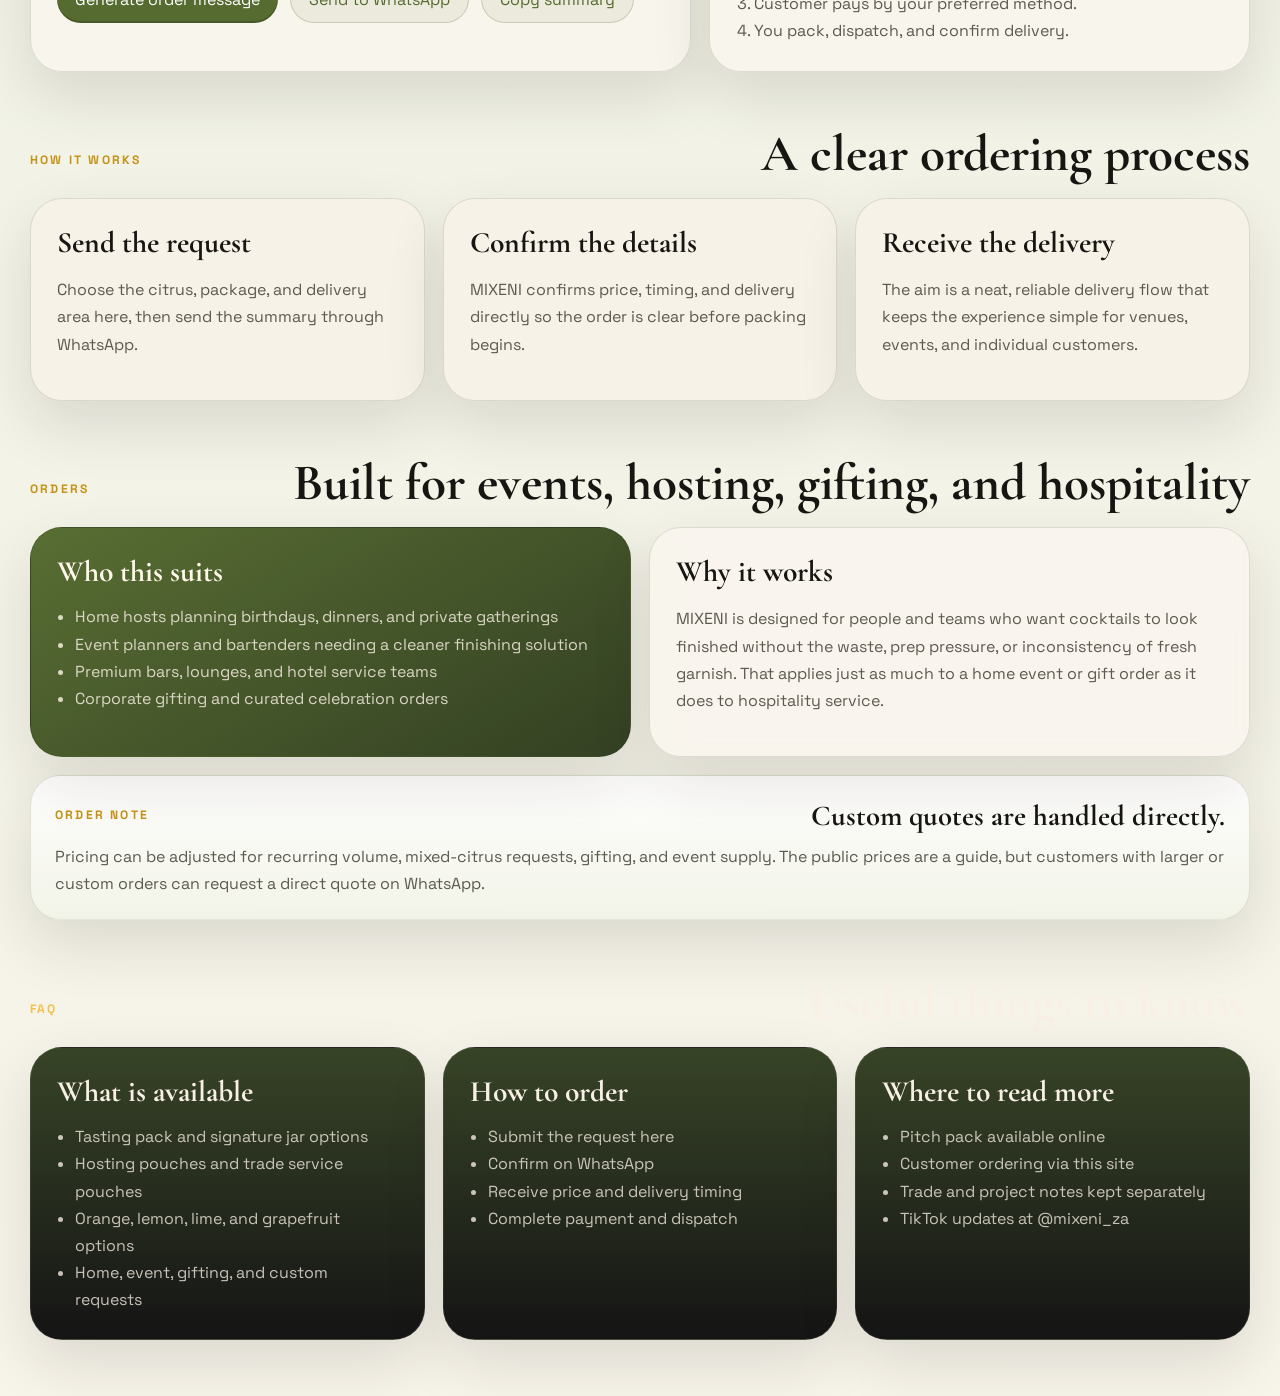
==== commit 64254eaa: "Broaden customer-facing order messaging" ====
--- a/index.html
+++ b/index.html
@@ -30,7 +30,7 @@
           <a href="#range">Range</a>
           <a href="#packages">Packages</a>
           <a href="#how">How It Works</a>
-          <a href="#trade">Trade</a>
+          <a href="#trade">Events and Trade</a>
           <a href="#faq">FAQ</a>
           <a href="founder-hub.html">Project Notes</a>
           <a href="pitch-pack.html">Pitch Pack</a>
@@ -81,14 +81,14 @@
               <div class="display-notes">
                 <span>premium garnish</span>
                 <span>event ready</span>
-                <span>trade restock</span>
+                <span>custom orders</span>
               </div>
             </div>
             <div class="poster-copy">
               <p>Order channels</p>
               <a class="channel-pill" href="https://wa.me/27761947454" target="_blank" rel="noreferrer">WhatsApp 076 1947454</a>
               <a class="channel-pill" href="https://www.tiktok.com/@mixeni_za" target="_blank" rel="noreferrer">TikTok @mixeni_za</a>
-              <strong>Trade supply</strong>
+              <strong>Orders and custom supply</strong>
             </div>
           </div>
           <div class="status-strip">
@@ -98,7 +98,7 @@
             </article>
             <article>
               <span>Best fit</span>
-              <strong>Bars and hospitality</strong>
+              <strong>Events, gifting, and venues</strong>
             </article>
             <article>
               <span>Core range</span>
@@ -255,6 +255,7 @@
                 <label class="field">
                   <span>Order type</span>
                   <select name="orderType">
+                    <option value="Home event order">Home event order</option>
                     <option value="Trade restock">Trade restock</option>
                     <option value="Trial order">Trial order</option>
                     <option value="Home bundle">Home bundle</option>
@@ -335,7 +336,7 @@
 
 Name: 
 Business or event: 
-Order type: Trade restock
+Order type: Home event order
 Channel: WhatsApp
 Items: None selected yet
 Pack size: Tasting Pack - R95
@@ -389,35 +390,36 @@
 
       <section class="section" id="trade">
         <div class="section-heading">
-          <p class="eyebrow">Trade</p>
-          <h2>Built to suit hospitality and events</h2>
+          <p class="eyebrow">Orders</p>
+          <h2>Built for events, hosting, gifting, and hospitality</h2>
         </div>
         <div class="cards two-up">
           <article class="card emphasis">
             <h3>Who this suits</h3>
             <ul>
-              <li>Premium bars and cocktail lounges</li>
-              <li>Hotel bars and restaurants</li>
-              <li>Event bartenders and curated private functions</li>
-              <li>Corporate gifting buyers during seasonal peaks</li>
-            </ul>
-          </article>
-          <article class="card">
-            <h3>Why trade matters</h3>
+              <li>Home hosts planning birthdays, dinners, and private gatherings</li>
+              <li>Event planners and bartenders needing a cleaner finishing solution</li>
+              <li>Premium bars, lounges, and hotel service teams</li>
+              <li>Corporate gifting and curated celebration orders</li>
+            </ul>
+          </article>
+          <article class="card">
+            <h3>Why it works</h3>
             <p>
-              These customers need consistency and reordering discipline. That makes them a strong fit for preserved citrus
-              that reduces waste and simplifies service.
+              MIXENI is designed for people and teams who want cocktails to look finished without the waste,
+              prep pressure, or inconsistency of fresh garnish. That applies just as much to a home event or gift order
+              as it does to hospitality service.
             </p>
           </article>
         </div>
         <div class="trade-note">
           <div class="trade-note-header">
-            <p class="eyebrow">Trade pricing note</p>
-            <h3>Hospitality quotes are handled directly.</h3>
+            <p class="eyebrow">Order note</p>
+            <h3>Custom quotes are handled directly.</h3>
           </div>
           <p>
-            Trade pricing can be adjusted for recurring volume, mixed-citrus restocks, and event supply.
-            The public prices are a guide, but bars, hotels, and event teams can request a direct quote on WhatsApp.
+            Pricing can be adjusted for recurring volume, mixed-citrus requests, gifting, and event supply.
+            The public prices are a guide, but customers with larger or custom orders can request a direct quote on WhatsApp.
           </p>
         </div>
       </section>
@@ -434,7 +436,7 @@
               <li>Tasting pack and signature jar options</li>
               <li>Hosting pouches and trade service pouches</li>
               <li>Orange, lemon, lime, and grapefruit options</li>
-              <li>Trade, event, and smaller custom requests</li>
+              <li>Home, event, gifting, and custom requests</li>
             </ul>
           </article>
           <article class="roadmap-card">
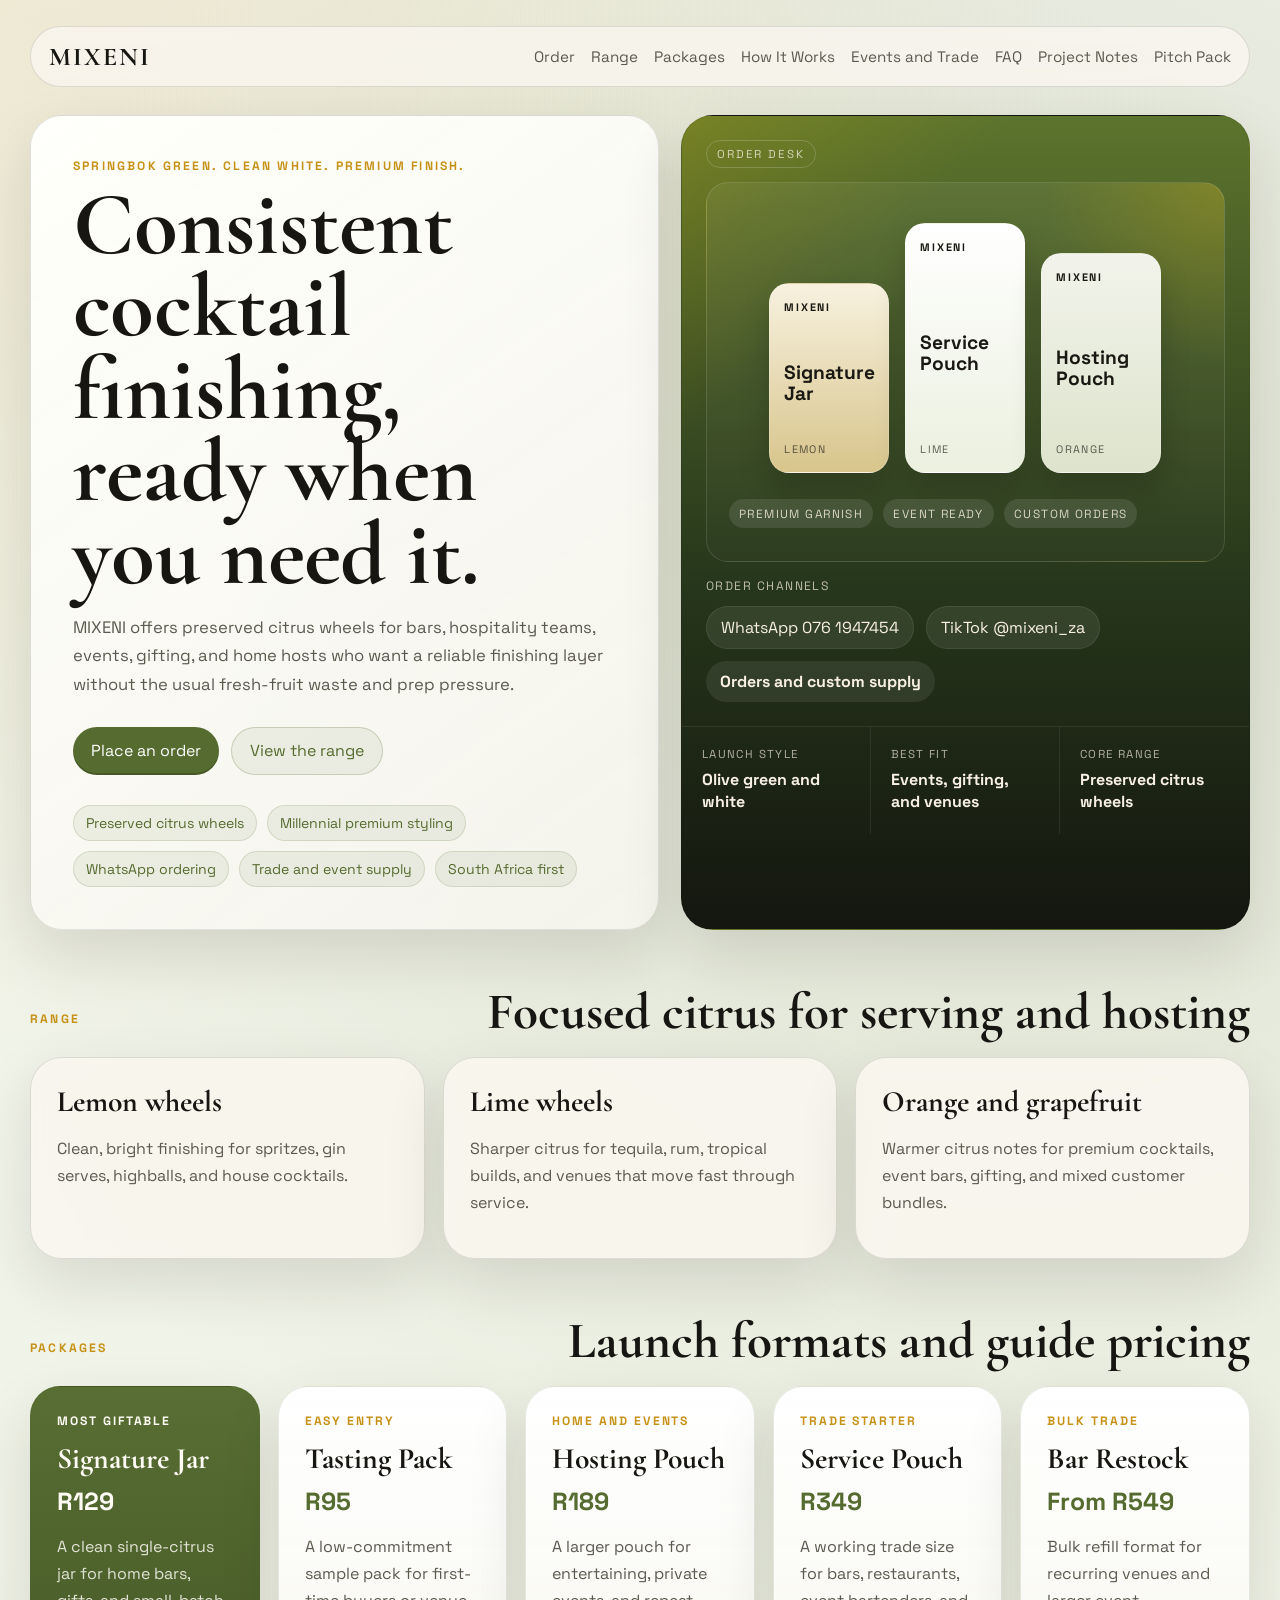
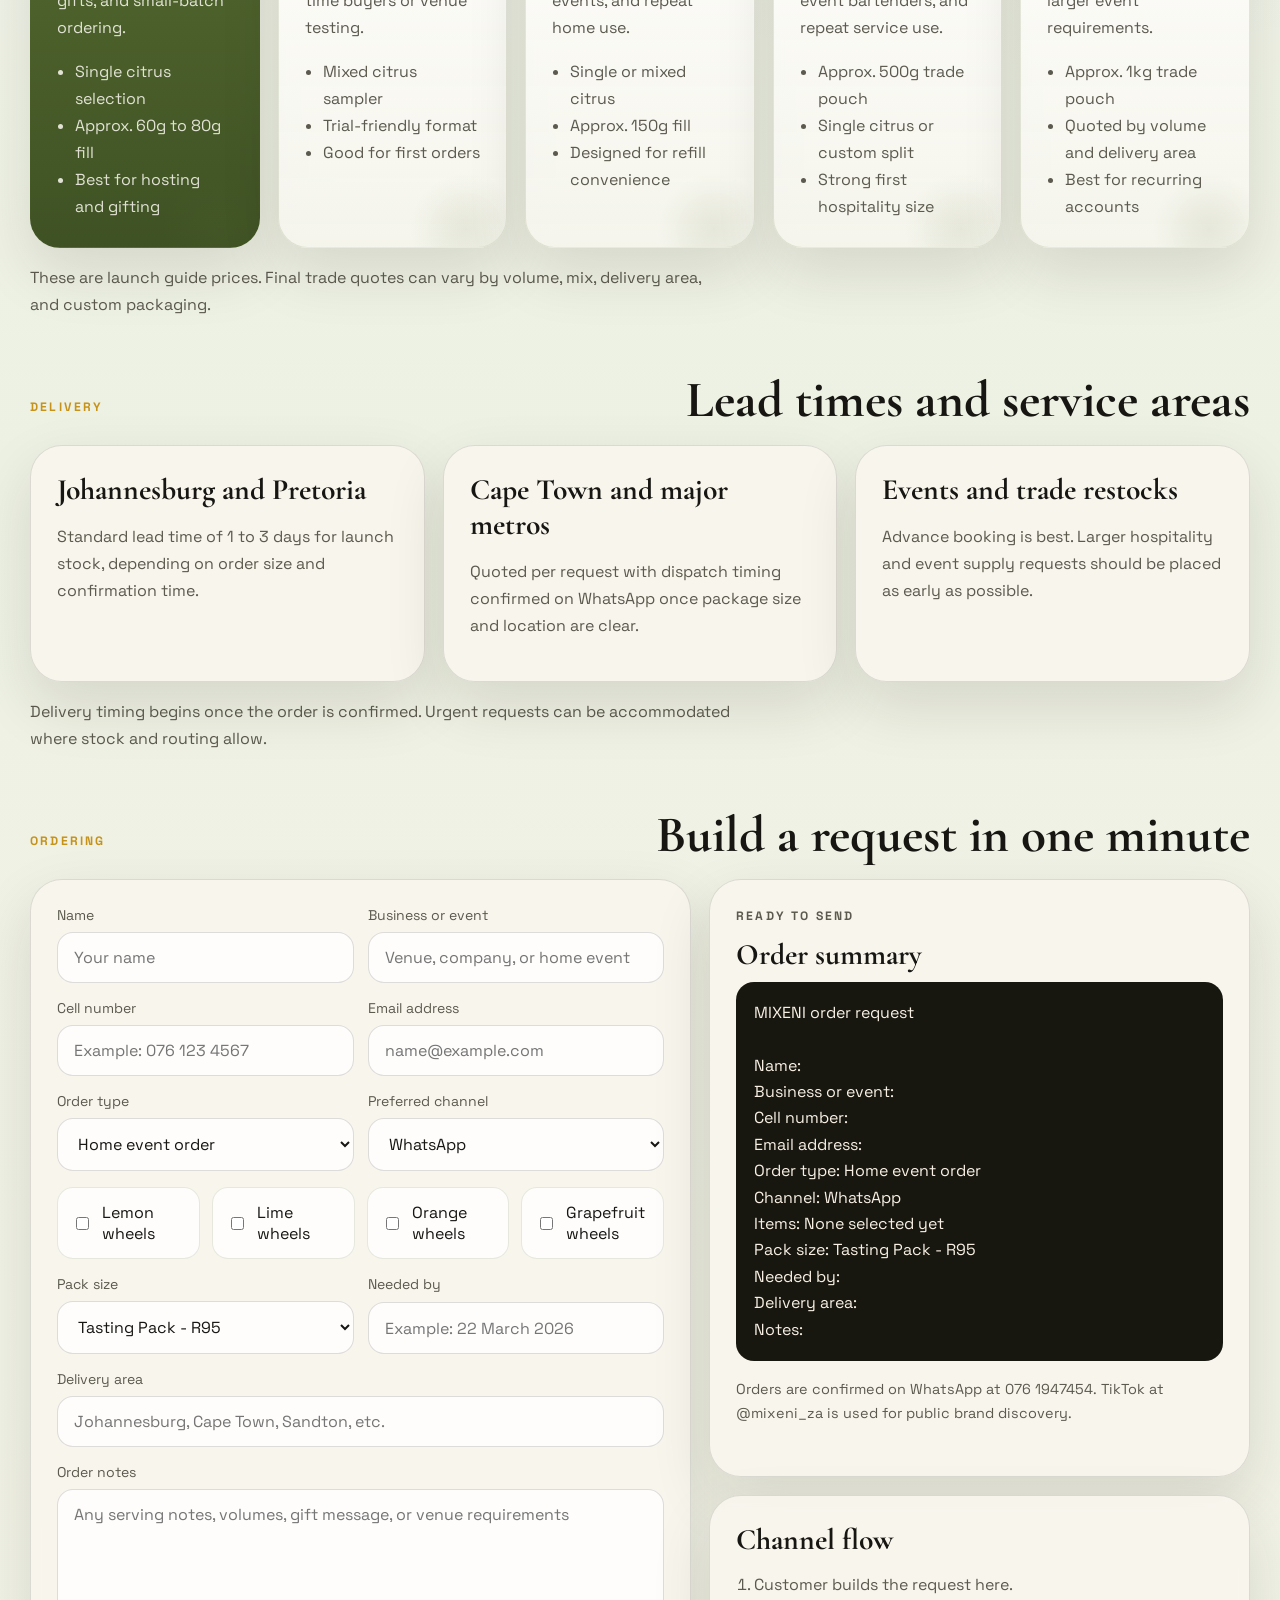
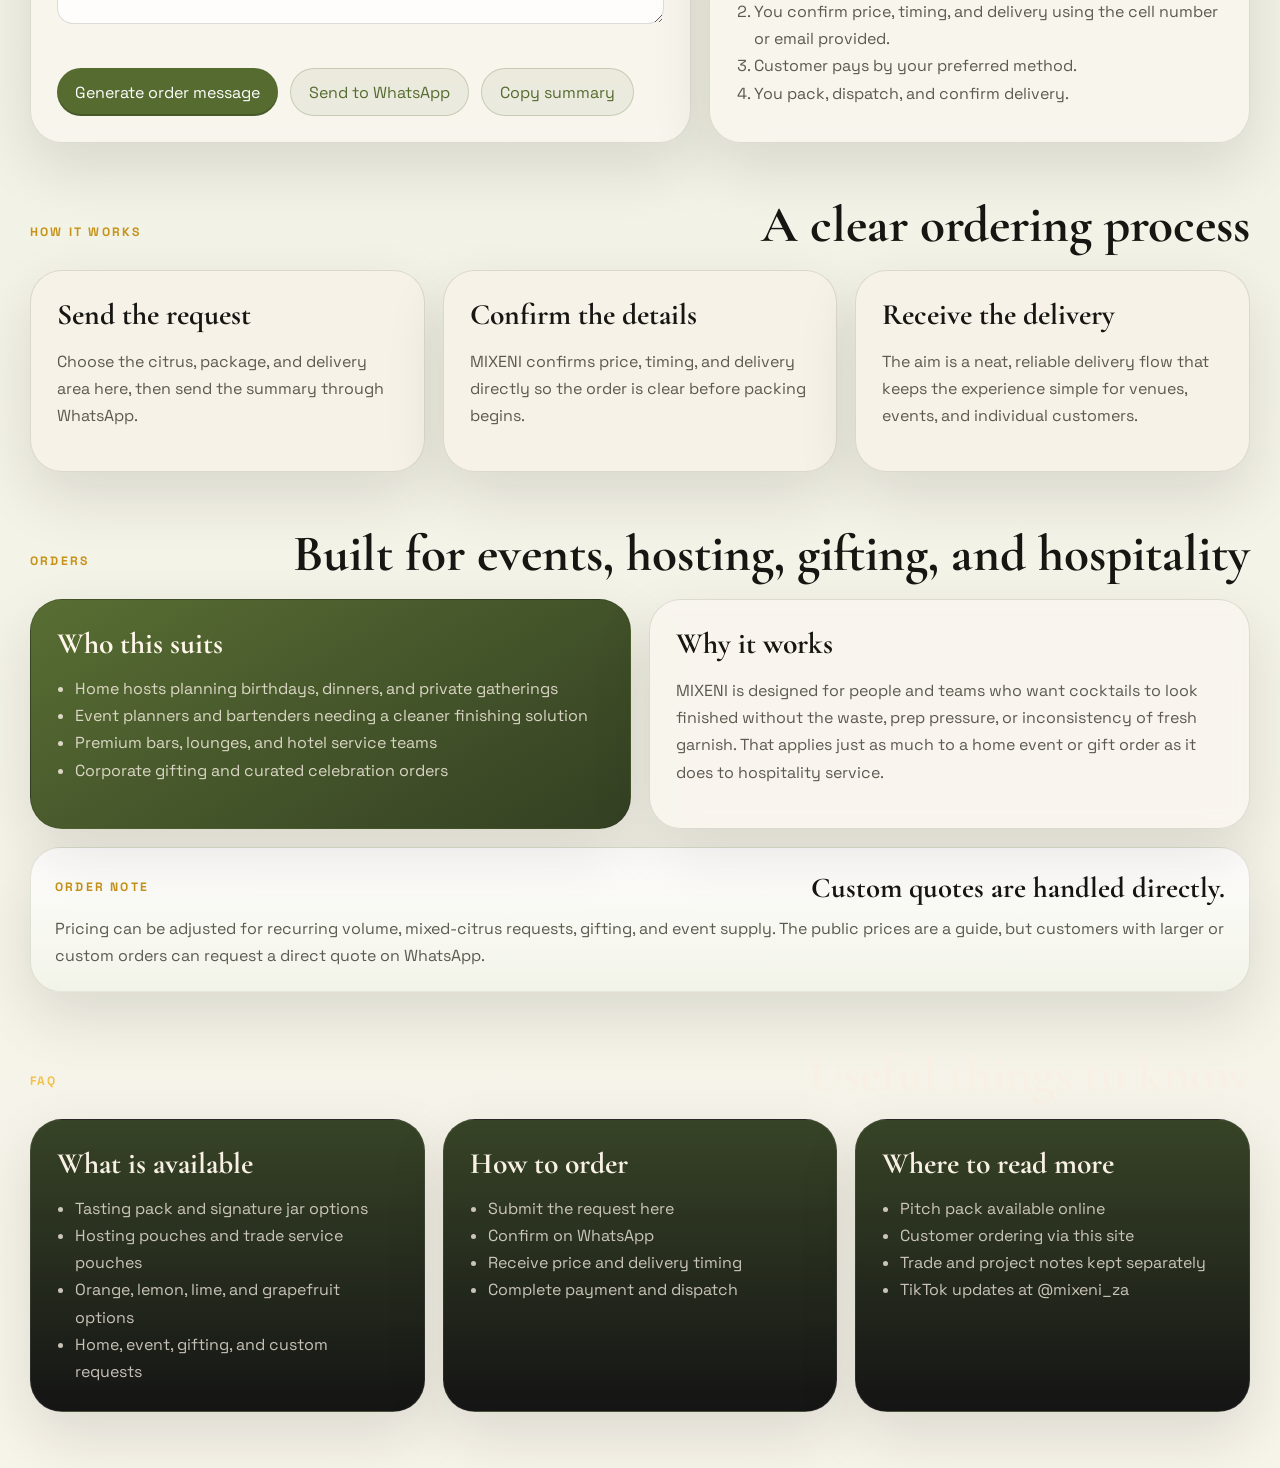
==== commit d70283cb: "Add customer contact fields to order flow" ====
--- a/index.html
+++ b/index.html
@@ -253,6 +253,17 @@
 
               <div class="field-row">
                 <label class="field">
+                  <span>Cell number</span>
+                  <input type="tel" name="customerPhone" placeholder="Example: 076 123 4567">
+                </label>
+                <label class="field">
+                  <span>Email address</span>
+                  <input type="email" name="customerEmail" placeholder="name@example.com">
+                </label>
+              </div>
+
+              <div class="field-row">
+                <label class="field">
                   <span>Order type</span>
                   <select name="orderType">
                     <option value="Home event order">Home event order</option>
@@ -336,6 +347,8 @@
 
 Name: 
 Business or event: 
+Cell number: 
+Email address: 
 Order type: Home event order
 Channel: WhatsApp
 Items: None selected yet
@@ -352,7 +365,7 @@
               <h3>Channel flow</h3>
               <ol>
                 <li>Customer builds the request here.</li>
-                <li>You confirm price, timing, and delivery manually on WhatsApp.</li>
+                <li>You confirm price, timing, and delivery using the cell number or email provided.</li>
                 <li>Customer pays by your preferred method.</li>
                 <li>You pack, dispatch, and confirm delivery.</li>
               </ol>
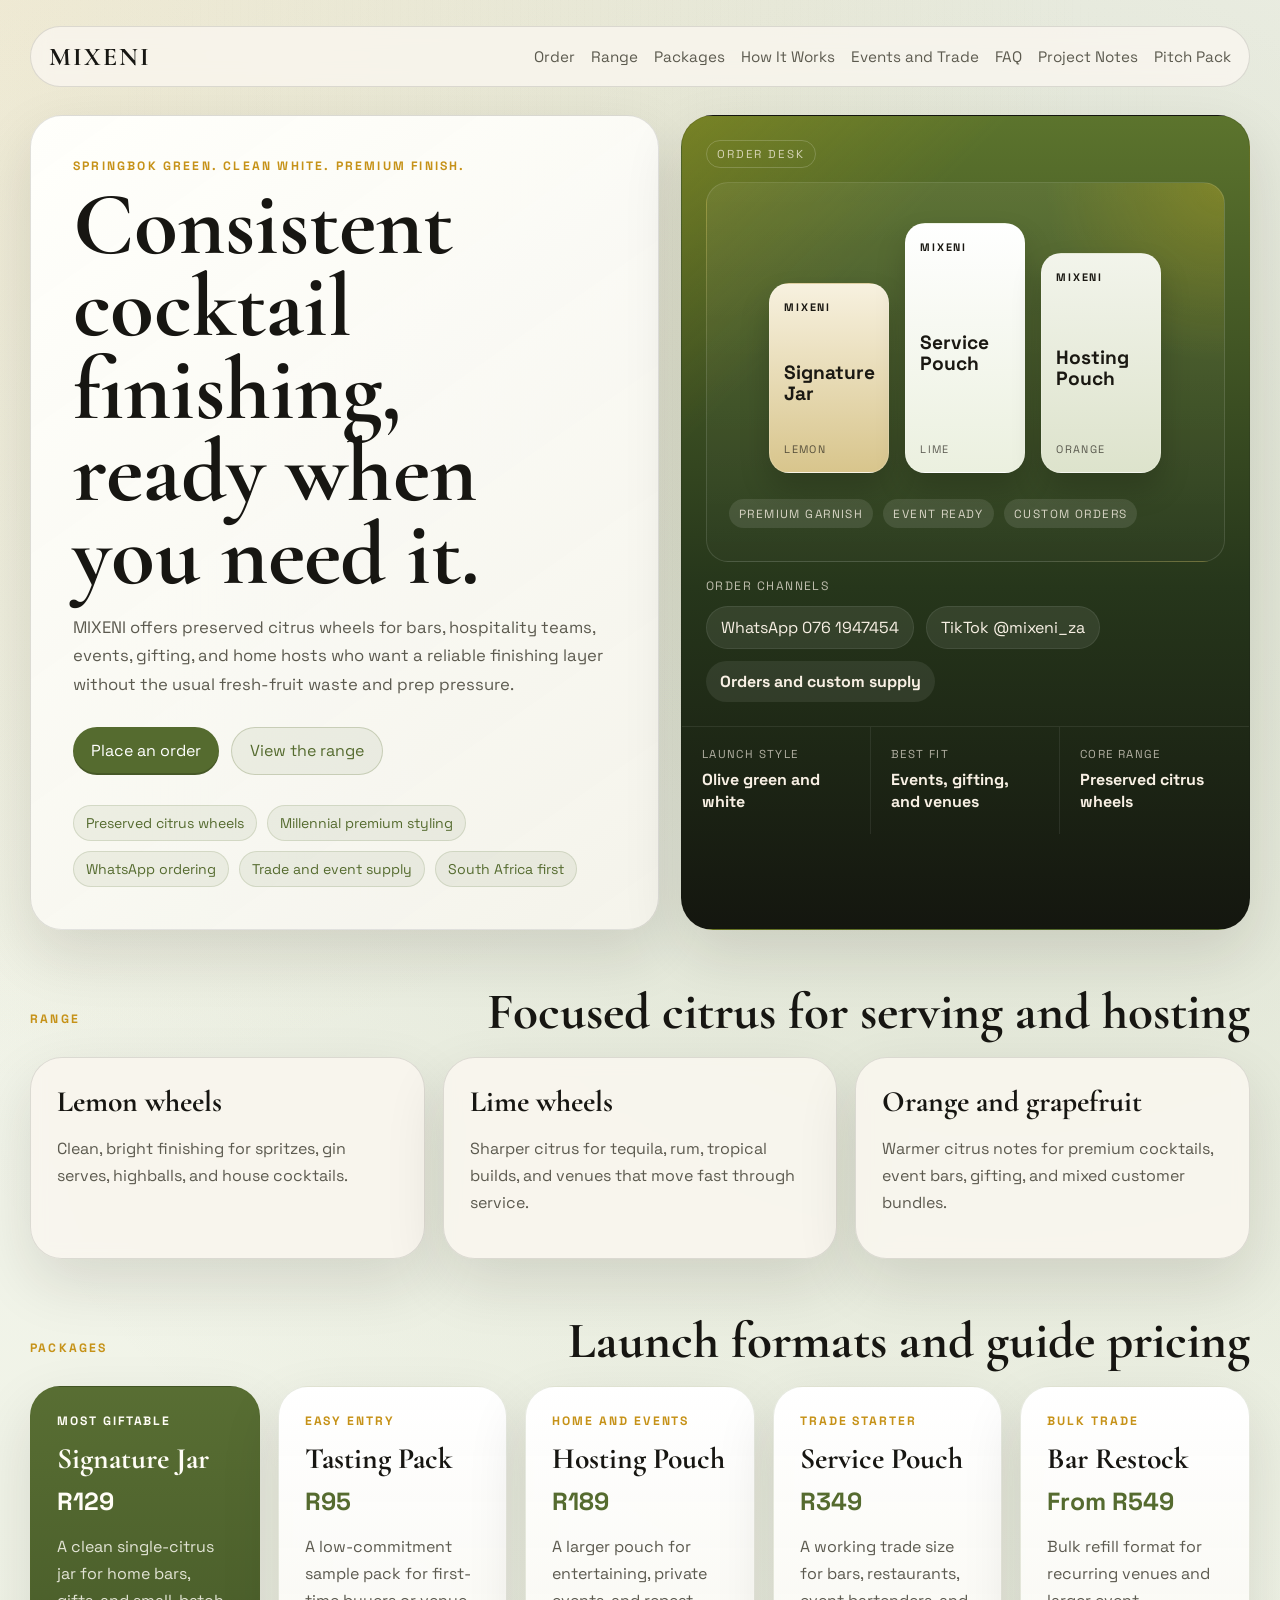
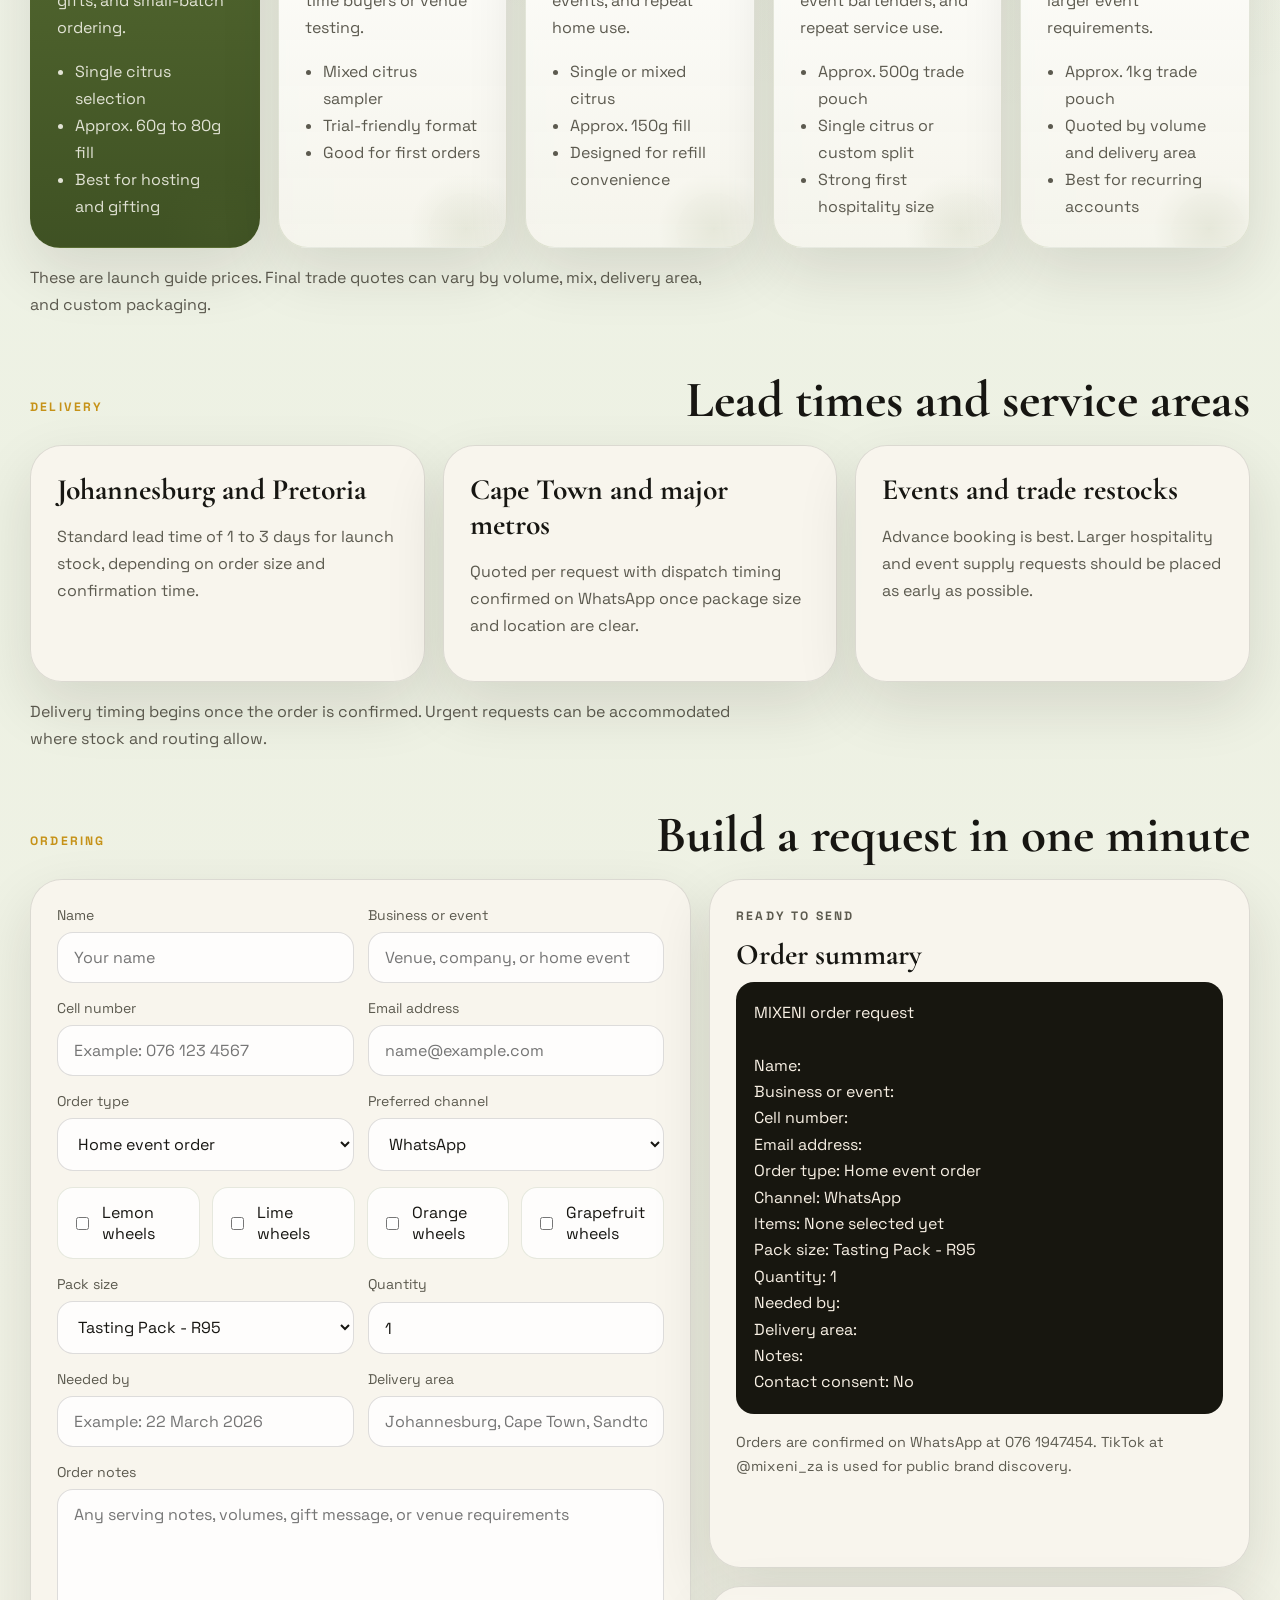
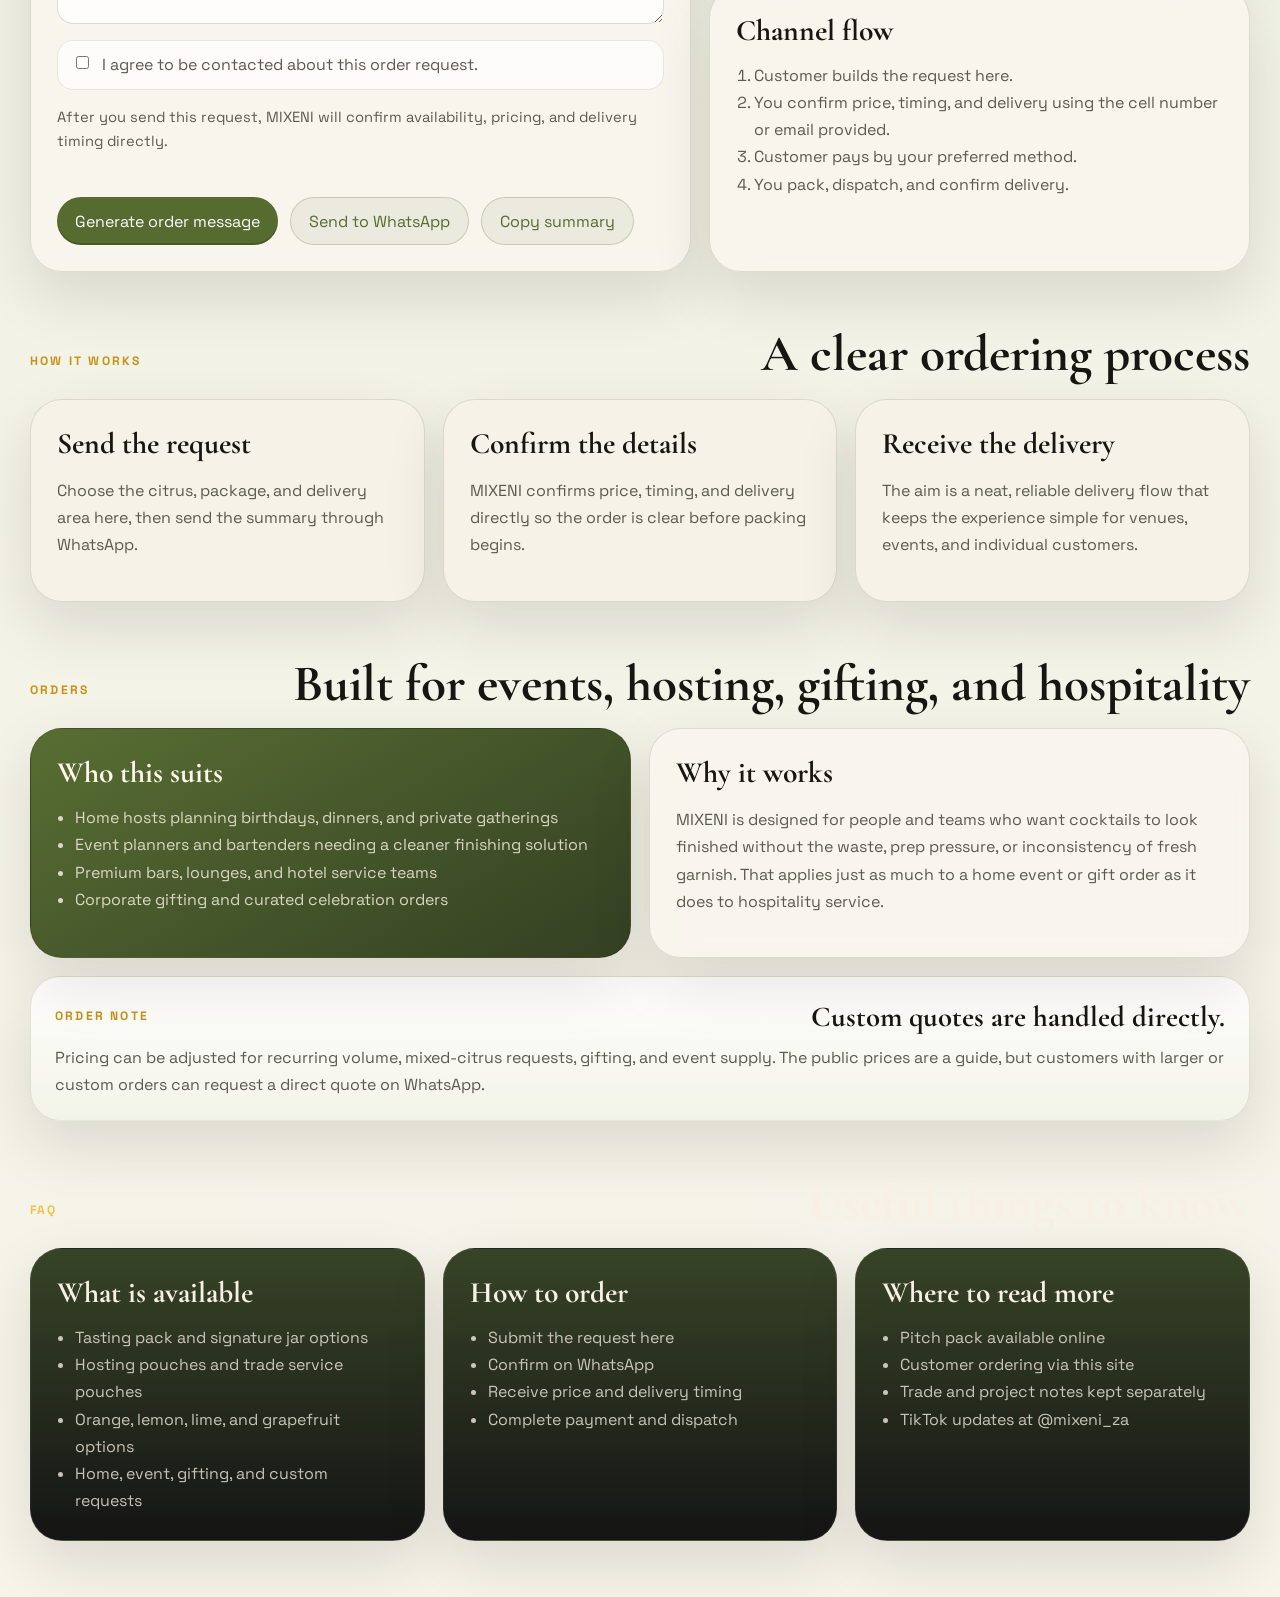
==== commit 78c6ae19: "Improve order form enquiry flow" ====
--- a/index.html
+++ b/index.html
@@ -243,7 +243,7 @@
               <div class="field-row">
                 <label class="field">
                   <span>Name</span>
-                  <input type="text" name="customerName" placeholder="Your name">
+                  <input type="text" name="customerName" placeholder="Your name" required>
                 </label>
                 <label class="field">
                   <span>Business or event</span>
@@ -254,11 +254,11 @@
               <div class="field-row">
                 <label class="field">
                   <span>Cell number</span>
-                  <input type="tel" name="customerPhone" placeholder="Example: 076 123 4567">
+                  <input type="tel" name="customerPhone" placeholder="Example: 076 123 4567" required>
                 </label>
                 <label class="field">
                   <span>Email address</span>
-                  <input type="email" name="customerEmail" placeholder="name@example.com">
+                  <input type="email" name="customerEmail" placeholder="name@example.com" required>
                 </label>
               </div>
 
@@ -307,7 +307,7 @@
               <div class="field-row">
                 <label class="field">
                   <span>Pack size</span>
-                  <select name="packSize">
+                  <select name="packSize" required>
                     <option value="Tasting Pack - R95">Tasting Pack - R95</option>
                     <option value="Signature Jar - R129">Signature Jar - R129</option>
                     <option value="Hosting Pouch - R189">Hosting Pouch - R189</option>
@@ -316,20 +316,33 @@
                   </select>
                 </label>
                 <label class="field">
+                  <span>Quantity</span>
+                  <input type="number" name="quantity" min="1" value="1" required>
+                </label>
+              </div>
+
+              <div class="field-row">
+                <label class="field">
                   <span>Needed by</span>
                   <input type="text" name="neededBy" placeholder="Example: 22 March 2026">
                 </label>
-              </div>
-
-              <label class="field">
-                <span>Delivery area</span>
-                <input type="text" name="deliveryArea" placeholder="Johannesburg, Cape Town, Sandton, etc.">
-              </label>
+                <label class="field">
+                  <span>Delivery area</span>
+                  <input type="text" name="deliveryArea" placeholder="Johannesburg, Cape Town, Sandton, etc." required>
+                </label>
+              </div>
 
               <label class="field">
                 <span>Order notes</span>
                 <textarea name="notes" rows="5" placeholder="Any serving notes, volumes, gift message, or venue requirements"></textarea>
               </label>
+
+              <label class="checkbox-field">
+                <input type="checkbox" name="contactConsent" required>
+                <span>I agree to be contacted about this order request.</span>
+              </label>
+
+              <p class="form-note">After you send this request, MIXENI will confirm availability, pricing, and delivery timing directly.</p>
 
               <div class="hero-actions">
                 <button class="button button-primary" type="submit">Generate order message</button>
@@ -353,9 +366,11 @@
 Channel: WhatsApp
 Items: None selected yet
 Pack size: Tasting Pack - R95
+Quantity: 1
 Needed by: 
 Delivery area: 
 Notes: 
+Contact consent: Yes
 </pre>
               <p class="micro-copy">
                 Orders are confirmed on WhatsApp at 076 1947454. TikTok at @mixeni_za is used for public brand discovery.
--- a/styles.css
+++ b/styles.css
@@ -655,6 +655,25 @@
   gap: 8px;
 }
 
+.checkbox-field {
+  display: flex;
+  gap: 10px;
+  align-items: start;
+  padding: 12px 14px;
+  border: 1px solid rgba(85, 107, 47, 0.14);
+  border-radius: 16px;
+  background: rgba(255, 255, 255, 0.72);
+}
+
+.checkbox-field input {
+  margin-top: 3px;
+}
+
+.checkbox-field span {
+  color: var(--muted);
+  line-height: 1.5;
+}
+
 .field span {
   font-size: 0.88rem;
   color: var(--muted);
@@ -864,6 +883,13 @@
 .micro-copy {
   margin-top: 16px;
   font-size: 0.9rem;
+}
+
+.form-note {
+  margin: 0;
+  color: var(--muted);
+  font-size: 0.92rem;
+  line-height: 1.6;
 }
 
 @media (max-width: 1024px) {
